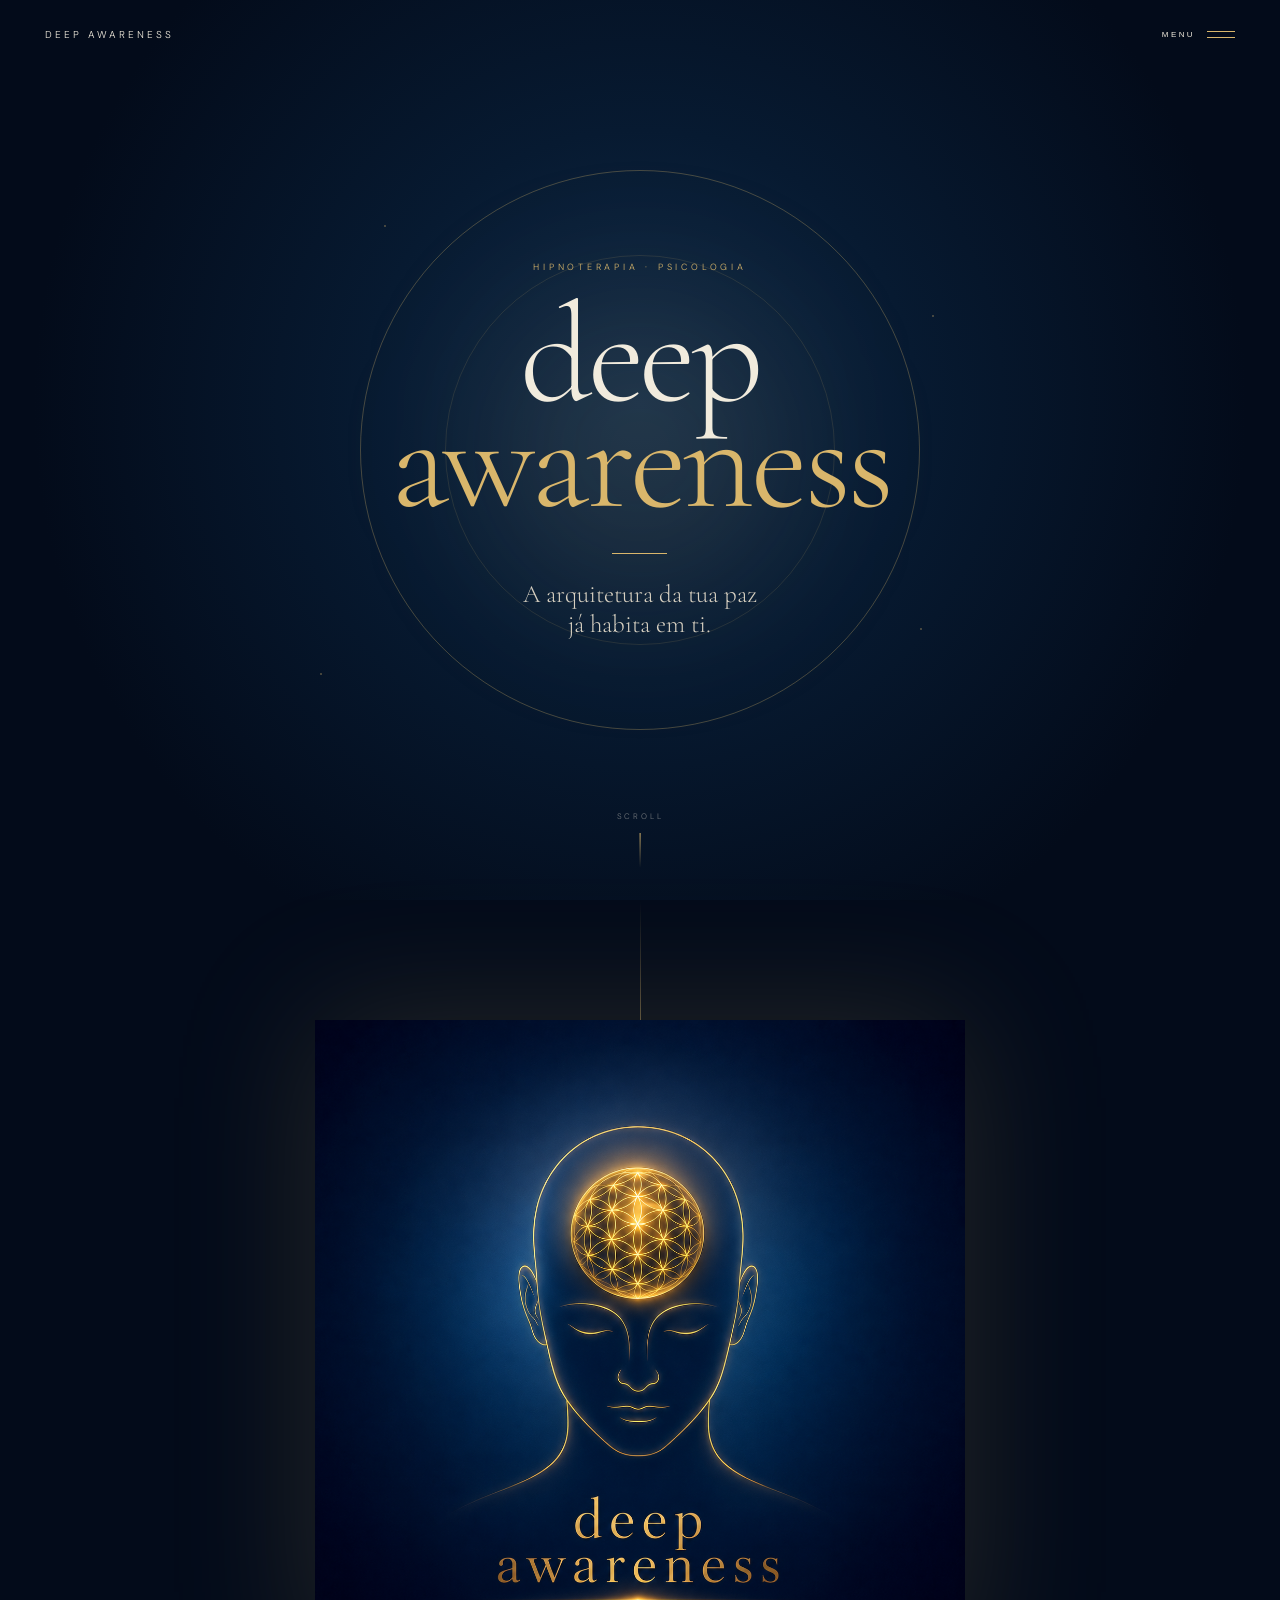
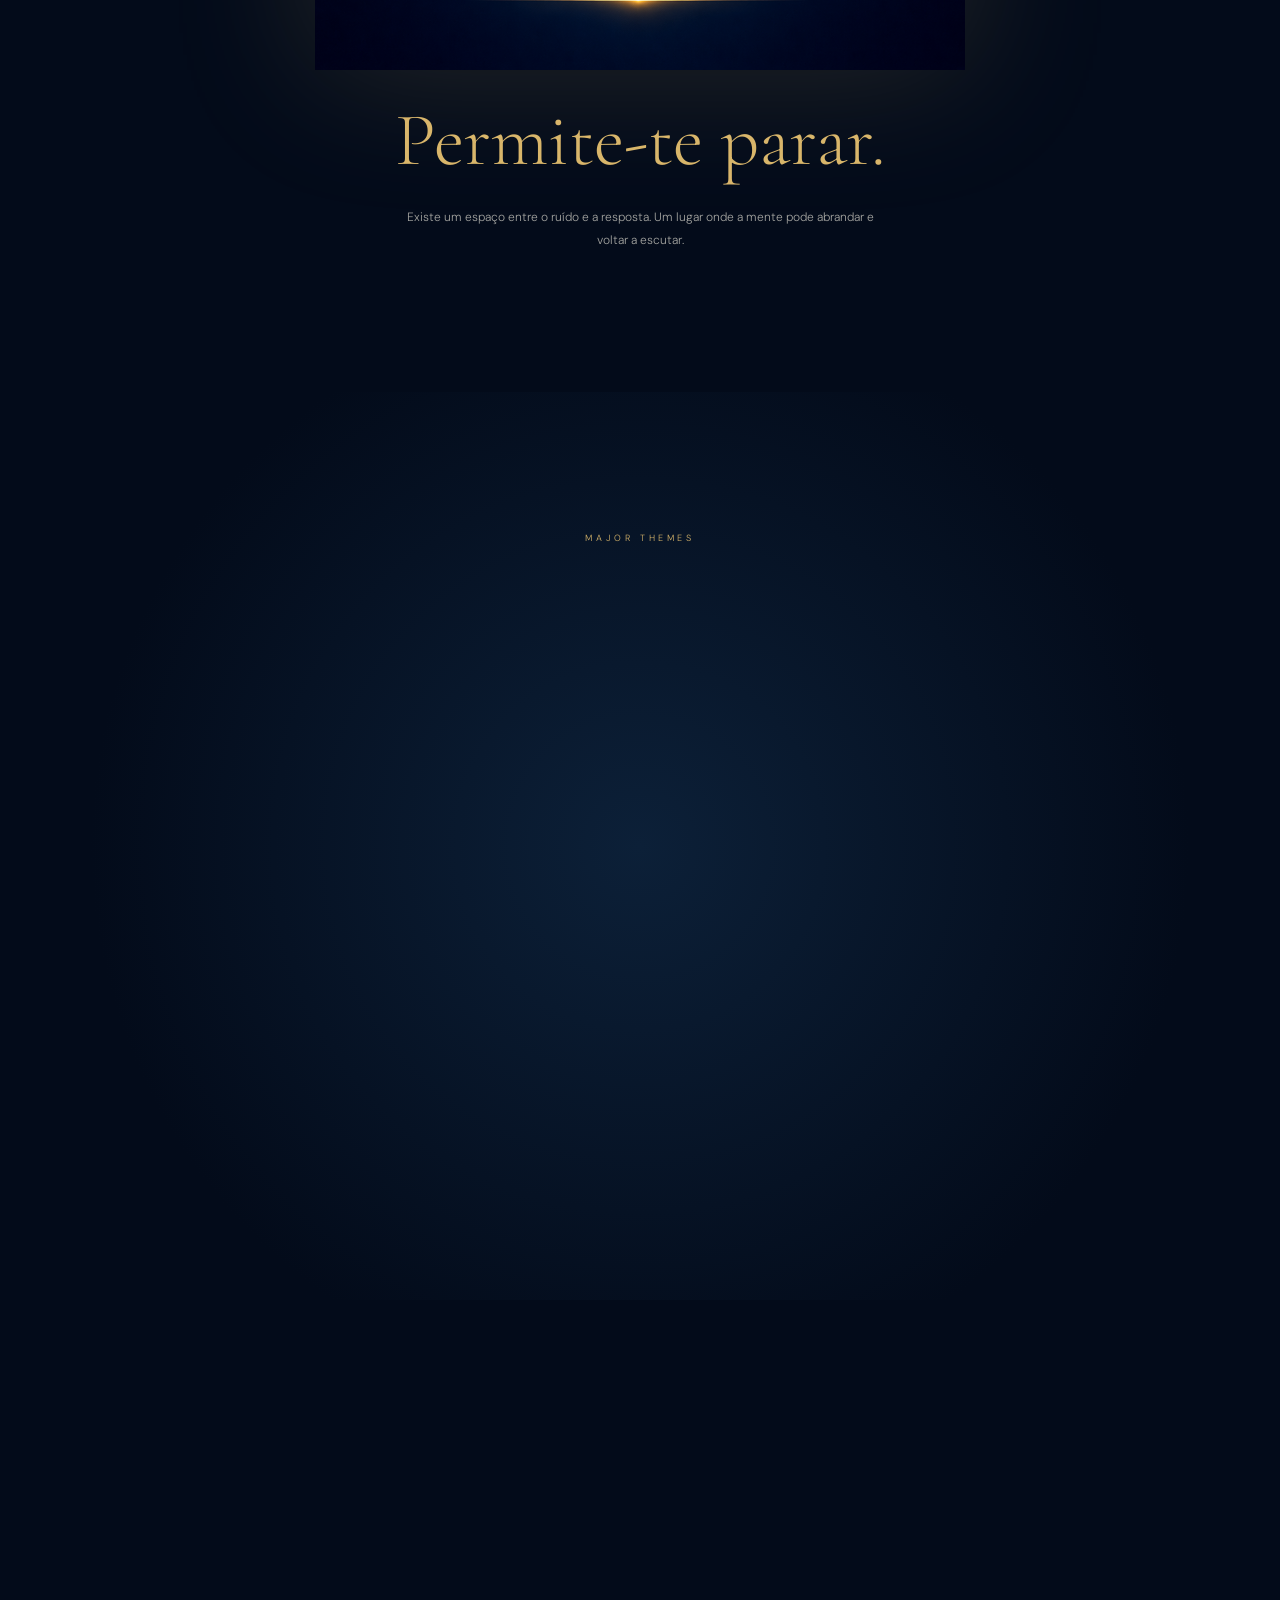
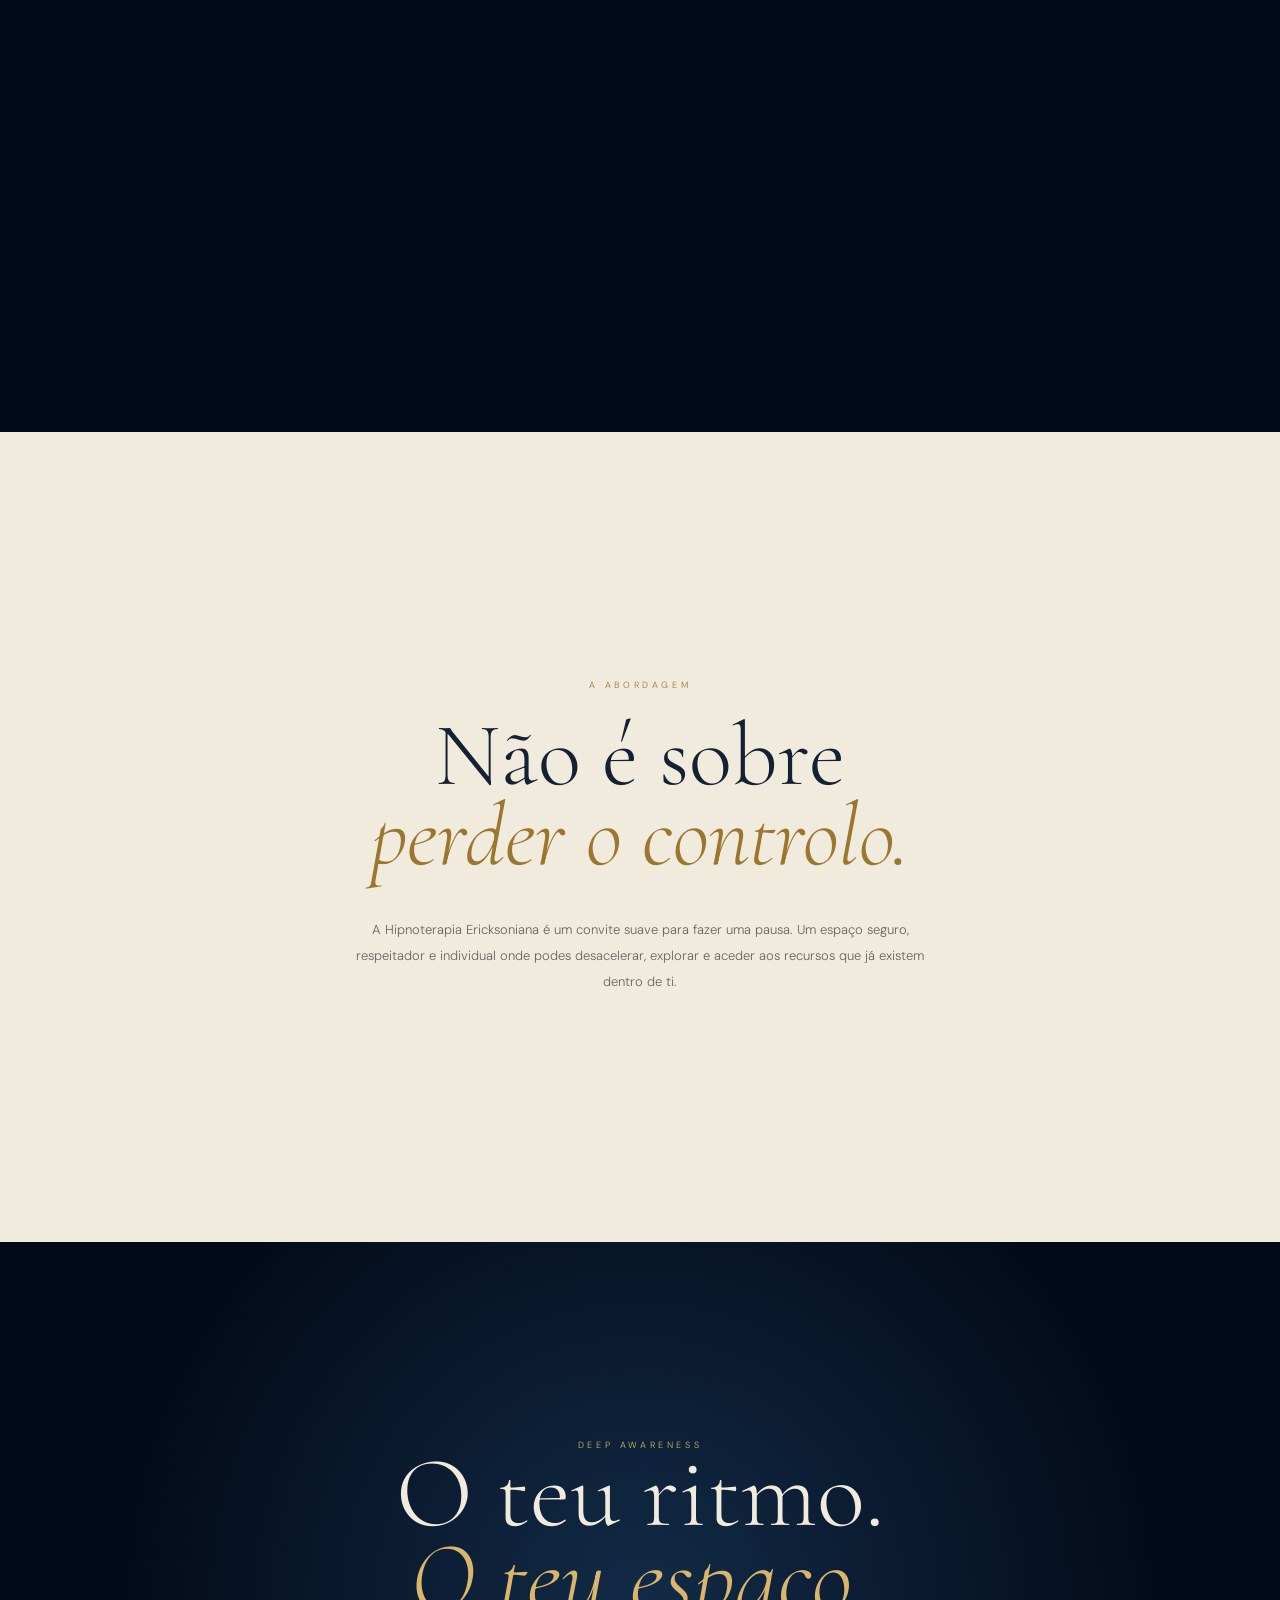
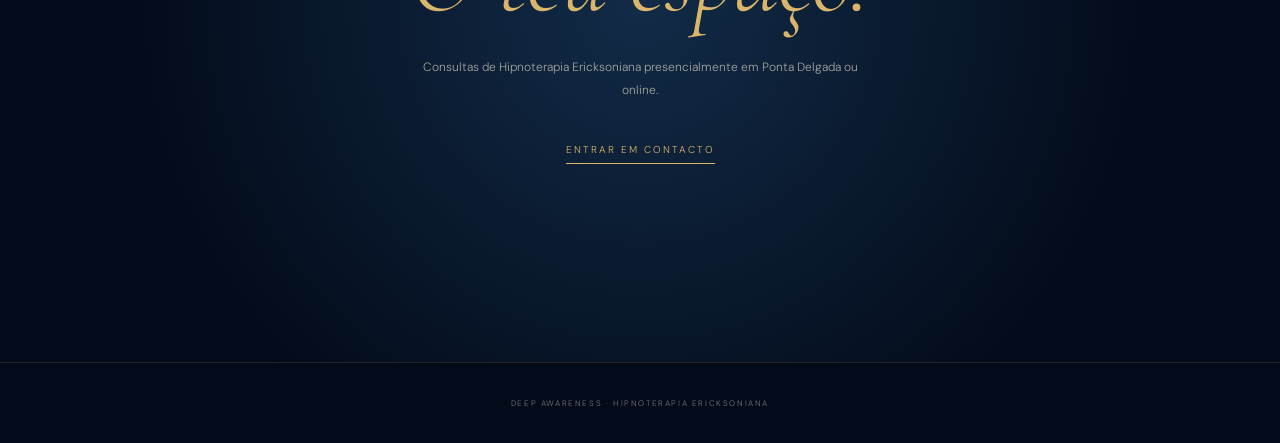
==== index.html @ 001c6395 "mm" ====
<!DOCTYPE html>
<html lang="pt-PT">

<head>

    <meta charset="UTF-8">

    <meta name="viewport" content="width=device-width, initial-scale=1.0">

    <title>Deep Awareness</title>

    <!-- Fontes -->
    <link rel="preconnect" href="https://fonts.googleapis.com">
    <link rel="preconnect" href="https://fonts.gstatic.com" crossorigin>

    <link
        href="https://fonts.googleapis.com/css2?family=Cormorant+Garamond:wght@300;400;500&family=DM+Sans:wght@300;400&display=swap"
        rel="stylesheet"
    >

    <style>

        /* =====================================================
           RESET
        ===================================================== */

        * {
            margin: 0;
            padding: 0;
            box-sizing: border-box;
        }

        html {
            scroll-behavior: smooth;
        }

        body {
            background: #030B1A;
            color: #F1EBDD;

            font-family: "DM Sans", sans-serif;
            font-weight: 300;

            overflow-x: hidden;
        }

        ::selection {
            background: #D9B66B;
            color: #030B1A;
        }


        /* =====================================================
           CORES
        ===================================================== */

        :root {

            --night: #030B1A;

            --blue: #071A31;

            --blue-light: #102B47;

            --gold: #D9B66B;

            --gold-soft: rgba(217, 182, 107, 0.45);

            --cream: #F1EBDD;

            --muted: #A5A5A1;

        }


        /* =====================================================
           LOADER
        ===================================================== */

        .loader {

            position: fixed;

            inset: 0;

            z-index: 9999;

            background: var(--night);

            display: flex;

            align-items: center;

            justify-content: center;

            flex-direction: column;

            transition:
                opacity 1.2s ease,
                visibility 1.2s ease;

        }

        .loader.hidden {

            opacity: 0;

            visibility: hidden;

        }

        .loader-title {

            font-family: "Cormorant Garamond", serif;

            font-size: 28px;

            letter-spacing: 0.08em;

            color: var(--gold);

            opacity: 0;

            animation: loaderText 1.8s ease forwards;

        }

        .loader-line {

            width: 0;

            height: 1px;

            margin-top: 20px;

            background: var(--gold);

            animation: loaderLine 1.6s ease forwards;

        }

        @keyframes loaderText {

            0% {
                opacity: 0;
                transform: translateY(10px);
            }

            100% {
                opacity: 1;
                transform: translateY(0);
            }

        }

        @keyframes loaderLine {

            0% {
                width: 0;
            }

            100% {
                width: 70px;
            }

        }


        /* =====================================================
           NAVBAR
        ===================================================== */

        .nav {

            position: fixed;

            top: 0;
            left: 0;

            width: 100%;

            z-index: 1000;

            padding: 28px 45px;

            display: flex;

            justify-content: space-between;

            align-items: center;

            transition:
                background 0.5s ease,
                padding 0.5s ease,
                backdrop-filter 0.5s ease;

        }

        .nav.scrolled {

            padding: 18px 45px;

            background: rgba(3, 11, 26, 0.72);

            backdrop-filter: blur(14px);

            border-bottom: 1px solid rgba(217,182,107,0.08);

        }

        .logo {

            color: var(--cream);

            text-decoration: none;

            font-size: 10px;

            letter-spacing: 0.3em;

        }

        .menu-button {

            border: none;

            background: transparent;

            color: var(--cream);

            cursor: pointer;

            display: flex;

            align-items: center;

            gap: 12px;

            font-size: 8px;

            letter-spacing: 0.3em;

        }

        .menu-icon {

            width: 28px;

            display: flex;

            flex-direction: column;

            gap: 5px;

        }

        .menu-icon span {

            width: 100%;

            height: 1px;

            background: var(--gold);

            transition: 0.4s ease;

        }


        /* =====================================================
           MENU OVERLAY
        ===================================================== */

        .menu-overlay {

            position: fixed;

            inset: 0;

            z-index: 2000;

            background:
                radial-gradient(
                    circle at center,
                    #102A45,
                    #030B1A 72%
                );

            display: flex;

            align-items: center;

            justify-content: center;

            opacity: 0;

            visibility: hidden;

            transition:
                opacity 0.6s ease,
                visibility 0.6s ease;

        }

        .menu-overlay.open {

            opacity: 1;

            visibility: visible;

        }

        .menu-close {

            position: absolute;

            top: 28px;

            right: 45px;

            background: none;

            border: none;

            color: var(--cream);

            font-size: 10px;

            letter-spacing: 0.3em;

            cursor: pointer;

        }

        .menu-links {

            text-align: center;

        }

        .menu-links a {

            display: block;

            color: var(--cream);

            text-decoration: none;

            font-family: "Cormorant Garamond", serif;

            font-size: clamp(38px, 6vw, 70px);

            font-weight: 300;

            margin: 10px 0;

            transition:
                color 0.3s ease,
                transform 0.3s ease;

        }

        .menu-links a:hover {

            color: var(--gold);

            transform: translateX(10px);

        }

        .menu-sub {

            font-family: "DM Sans", sans-serif !important;

            font-size: 8px !important;

            letter-spacing: 0.35em;

            color: var(--gold) !important;

            margin-bottom: 35px !important;

        }


        /* =====================================================
           HERO
        ===================================================== */

        .hero {

            min-height: 100vh;

            position: relative;

            display: flex;

            align-items: center;

            justify-content: center;

            text-align: center;

            overflow: hidden;

            background:
                radial-gradient(
                    circle at 50% 45%,
                    #112B48 0%,
                    #071A31 34%,
                    #030B1A 75%
                );

        }

        /* luz central */

        .hero-light {

            position: absolute;

            width: 300px;
            height: 300px;

            border-radius: 50%;

            background: rgba(217,182,107,0.10);

            filter: blur(80px);

            animation: breathe 7s ease-in-out infinite;

        }

        @keyframes breathe {

            0%, 100% {
                transform: scale(0.9);
                opacity: 0.5;
            }

            50% {
                transform: scale(1.15);
                opacity: 0.9;
            }

        }


        /* círculo exterior */

        .hero-circle {

            position: absolute;

            width: 560px;
            height: 560px;

            border: 1px solid rgba(217,182,107,0.30);

            border-radius: 50%;

            animation:
                circleAppear 2s ease forwards,
                slowRotate 40s linear infinite;

            opacity: 0;

        }

        .hero-circle-inner {

            position: absolute;

            width: 390px;
            height: 390px;

            border: 1px solid rgba(217,182,107,0.13);

            border-radius: 50%;

            animation:
                circleAppear 2.5s ease forwards,
                slowRotateReverse 32s linear infinite;

            opacity: 0;

        }

        @keyframes circleAppear {

            0% {
                opacity: 0;
                transform: scale(0.7);
            }

            100% {
                opacity: 1;
                transform: scale(1);
            }

        }

        @keyframes slowRotate {

            from {
                transform: rotate(0deg);
            }

            to {
                transform: rotate(360deg);
            }

        }

        @keyframes slowRotateReverse {

            from {
                transform: rotate(360deg);
            }

            to {
                transform: rotate(0deg);
            }

        }


        /* pequenos pontos */

        .star {

            position: absolute;

            width: 2px;
            height: 2px;

            border-radius: 50%;

            background: var(--gold);

            opacity: 0.4;

            animation: starPulse 5s ease-in-out infinite;

        }

        .star.one {
            top: 25%;
            left: 30%;
        }

        .star.two {
            top: 35%;
            right: 27%;
            animation-delay: 1s;
        }

        .star.three {
            bottom: 25%;
            left: 25%;
            animation-delay: 2s;
        }

        .star.four {
            bottom: 30%;
            right: 28%;
            animation-delay: 3s;
        }

        @keyframes starPulse {

            0%,100% {
                opacity: 0.15;
                transform: scale(0.7);
            }

            50% {
                opacity: 0.8;
                transform: scale(1.5);
            }

        }


        .hero-content {

            position: relative;

            z-index: 2;

            opacity: 0;

            animation: heroContent 1.8s 0.8s ease forwards;

        }

        @keyframes heroContent {

            from {
                opacity: 0;
                transform: translateY(30px);
            }

            to {
                opacity: 1;
                transform: translateY(0);
            }

        }

        .small-title {

            font-size: 9px;

            letter-spacing: 0.42em;

            color: var(--gold);

            margin-bottom: 30px;

        }

        .hero h1 {

            font-family: "Cormorant Garamond", serif;

            font-size: clamp(70px, 11vw, 145px);

            font-weight: 300;

            line-height: 0.75;

            letter-spacing: -0.03em;

        }

        .hero h1 span {

            color: var(--gold);

        }

        .hero-line {

            width: 0;

            height: 1px;

            background: var(--gold);

            margin: 38px auto 25px;

            animation: lineGrow 1.5s 1.8s ease forwards;

        }

        @keyframes lineGrow {

            to {
                width: 55px;
            }

        }

        .hero p {

            font-family: "Cormorant Garamond", serif;

            font-size: 25px;

            color: #D7D0C1;

        }


        /* =====================================================
           SCROLL
        ===================================================== */

        .scroll {

            position: absolute;

            bottom: 32px;

            left: 50%;

            transform: translateX(-50%);

            font-size: 8px;

            letter-spacing: 0.35em;

            color: rgba(241,235,221,0.45);

            animation: scrollFloat 3s ease-in-out infinite;

        }

        .scroll::after {

            content: "";

            display: block;

            width: 1px;

            height: 35px;

            margin: 12px auto 0;

            background: linear-gradient(
                var(--gold),
                transparent
            );

        }

        @keyframes scrollFloat {

            0%,100% {
                transform: translate(-50%, 0);
            }

            50% {
                transform: translate(-50%, 7px);
            }

        }


        /* =====================================================
           IMAGE
        ===================================================== */

        .image-section {

            min-height: 100vh;

            display: flex;

            align-items: center;

            justify-content: center;

            padding: 120px 25px;

            position: relative;

            background: var(--night);

        }

        .image-section::before {

            content: "";

            position: absolute;

            top: 0;

            left: 50%;

            width: 1px;

            height: 140px;

            background:
                linear-gradient(
                    transparent,
                    var(--gold)
                );

            opacity: 0.45;

        }

        .image-content {

            width: min(850px,100%);

            text-align: center;

            opacity: 0;

            transform: translateY(60px) scale(0.97);

            transition:
                opacity 1.4s ease,
                transform 1.5s cubic-bezier(.2,.7,.2,1);

        }

        .image-content.visible {

            opacity: 1;

            transform:
                translateY(0)
                scale(1);

        }

        .image-content img {

            width: min(650px,90%);

            display: block;

            margin: auto;

            filter:
                drop-shadow(
                    0 0 70px
                    rgba(217,182,107,0.16)
                );

            transition:
                transform 1.5s ease;

        }

        .image-content:hover img {

            transform: scale(1.015);

        }

        .image-text {

            margin-top: 25px;

        }

        .image-text h2 {

            font-family: "Cormorant Garamond", serif;

            font-size: clamp(45px,6vw,75px);

            font-weight: 300;

            color: var(--gold);

        }

        .image-text p {

            max-width: 500px;

            margin: 20px auto;

            font-size: 12px;

            line-height: 1.9;

            color: var(--muted);

        }


        /* =====================================================
           THEMES
        ===================================================== */

        .themes {

            min-height: 100vh;

            padding: 140px 7vw;

            background:
                radial-gradient(
                    circle at center,
                    #0C2038,
                    #030B1A 70%
                );

            text-align: center;

        }

        .section-label {

            font-size: 9px;

            letter-spacing: 0.4em;

            color: var(--gold);

        }

        .themes h2 {

            font-family: "Cormorant Garamond", serif;

            font-size: clamp(55px,7vw,90px);

            font-weight: 300;

            margin-top: 25px;

            line-height: 0.9;

            opacity: 0;

            transform: translateY(35px);

            transition: 1s ease;

        }

        .themes h2.visible {

            opacity: 1;

            transform: translateY(0);

        }

        .themes h2 em {

            color: var(--gold);

            font-style: italic;

        }

        .themes-grid {

            max-width: 1100px;

            margin: 90px auto 0;

            display: grid;

            grid-template-columns:
                repeat(3,1fr);

            gap: 45px;

        }

        .theme {

            position: relative;

            min-height: 340px;

            padding: 35px 30px;

            display: flex;

            flex-direction: column;

            align-items: center;

            justify-content: center;

            opacity: 0;

            transform: translateY(60px);

            transition:
                opacity 1s ease,
                transform 1s cubic-bezier(.2,.7,.2,1);

        }

        .theme.visible {

            opacity: 1;

            transform: translateY(0);

        }

        .theme:nth-child(2) {

            transition-delay: 0.15s;

        }

        .theme:nth-child(3) {

            transition-delay: 0.3s;

        }

        .theme::before {

            content: "";

            position: absolute;

            width: 230px;
            height: 230px;

            border: 1px solid rgba(217,182,107,0.0);

            border-radius: 50%;

            transform: scale(0.7);

            transition:
                border 1.5s ease,
                transform 1.5s cubic-bezier(.2,.7,.2,1);

        }

        .theme.visible::before {

            border-color:
                rgba(217,182,107,0.42);

            transform: scale(1);

        }

        .theme-number {

            position: relative;

            color: var(--gold);

            font-size: 9px;

            letter-spacing: 0.25em;

            margin-bottom: 30px;

        }

        .theme h3 {

            position: relative;

            font-family: "Cormorant Garamond", serif;

            font-size: 32px;

            font-weight: 300;

        }

        .theme p {

            position: relative;

            max-width: 210px;

            margin-top: 20px;

            color: #9D9D99;

            font-size: 11px;

            line-height: 1.8;

        }


        /* =====================================================
           QUOTE
        ===================================================== */

        .quote {

            min-height: 70vh;

            display: flex;

            align-items: center;

            justify-content: center;

            text-align: center;

            padding: 100px 25px;

            background: #030B1A;

        }

        .quote-inner {

            max-width: 800px;

            opacity: 0;

            transform: translateY(40px);

            transition: 1.3s ease;

        }

        .quote-inner.visible {

            opacity: 1;

            transform: translateY(0);

        }

        .quote-symbol {

            color: var(--gold);

            font-family: "Cormorant Garamond", serif;

            font-size: 65px;

            line-height: 0.5;

            margin-bottom: 35px;

        }

        .quote h2 {

            font-family: "Cormorant Garamond", serif;

            font-size: clamp(35px,5vw,65px);

            font-weight: 300;

            line-height: 1.1;

        }

        .quote p {

            margin-top: 30px;

            font-size: 9px;

            letter-spacing: 0.3em;

            color: var(--gold);

        }


        /* =====================================================
           APPROACH
        ===================================================== */

        .approach {

            min-height: 90vh;

            display: flex;

            align-items: center;

            justify-content: center;

            padding: 120px 25px;

            text-align: center;

            background: var(--cream);

            color: #152033;

        }

        .approach-inner {

            max-width: 750px;

            opacity: 0;

            transform: translateY(50px);

            transition: 1.2s ease;

        }

        .approach-inner.visible {

            opacity: 1;

            transform: translateY(0);

        }

        .approach .section-label {

            color: #9B762E;

        }

        .approach h2 {

            font-family: "Cormorant Garamond", serif;

            font-size: clamp(50px,7vw,90px);

            font-weight: 300;

            line-height: 0.9;

            margin-top: 25px;

        }

        .approach h2 em {

            color: #9B762E;

        }

        .approach p {

            max-width: 570px;

            margin: 40px auto 0;

            color: #65645E;

            font-size: 13px;

            line-height: 2;

        }


        /* =====================================================
           CONTACT
        ===================================================== */

        .contact {

            min-height: 80vh;

            display: flex;

            align-items: center;

            justify-content: center;

            text-align: center;

            padding: 100px 25px;

            background:
                radial-gradient(
                    circle at center,
                    #122B47,
                    #030B1A 70%
                );

        }

        .contact-inner {

            opacity: 0;

            transform: translateY(50px);

            transition: 1.2s ease;

        }

        .contact-inner.visible {

            opacity: 1;

            transform: translateY(0);

        }

        .contact h2 {

            font-family: "Cormorant Garamond", serif;

            font-size: clamp(55px,8vw,100px);

            font-weight: 300;

            line-height: 0.85;

        }

        .contact h2 em {

            color: var(--gold);

        }

        .contact p {

            margin: 35px auto;

            max-width: 450px;

            color: #A5A5A1;

            font-size: 12px;

            line-height: 1.9;

        }

        .contact a {

            display: inline-block;

            color: var(--gold);

            text-decoration: none;

            border-bottom: 1px solid var(--gold);

            padding-bottom: 7px;

            font-size: 10px;

            letter-spacing: 0.2em;

            text-transform: uppercase;

            transition:
                letter-spacing 0.4s ease;

        }

        .contact a:hover {

            letter-spacing: 0.3em;

        }


        /* =====================================================
           FOOTER
        ===================================================== */

        footer {

            padding: 35px;

            text-align: center;

            background: var(--night);

            border-top:
                1px solid rgba(217,182,107,0.15);

            color: #777;

            font-size: 8px;

            letter-spacing: 0.2em;

        }


        /* =====================================================
           MOBILE
        ===================================================== */

        @media (max-width: 750px) {

            .nav {

                padding: 22px 25px;

            }

            .nav.scrolled {

                padding: 16px 25px;

            }

            .menu-close {

                right: 25px;

            }

            .hero-circle {

                width: 380px;
                height: 380px;

            }

            .hero-circle-inner {

                width: 270px;
                height: 270px;

            }

            .hero h1 {

                font-size: 72px;

            }

            .hero p {

                font-size: 21px;

            }

            .themes {

                padding:
                    110px 20px;

            }

            .themes-grid {

                grid-template-columns: 1fr;

                gap: 10px;

            }

            .theme {

                min-height: 300px;

            }

            .theme::before {

                width: 220px;
                height: 220px;

            }

            .image-content img {

                width: 100%;

            }

        }

    </style>

</head>


<body>


    <!-- =====================================================
         LOADER
    ===================================================== -->

    <div class="loader">

        <div class="loader-title">
            deep awareness
        </div>

        <div class="loader-line"></div>

    </div>


    <!-- =====================================================
         NAV
    ===================================================== -->

    <nav class="nav">

        <a
            href="#inicio"
            class="logo"
        >
            DEEP AWARENESS
        </a>

        <button
            class="menu-button"
            id="menuOpen"
        >

            MENU

            <div class="menu-icon">

                <span></span>
                <span></span>

            </div>

        </button>

    </nav>


    <!-- =====================================================
         MENU
    ===================================================== -->

    <div
        class="menu-overlay"
        id="menuOverlay"
    >

        <button
            class="menu-close"
            id="menuClose"
        >
            FECHAR
        </button>

        <div class="menu-links">

            <a
                href="#inicio"
                class="menu-sub"
            >
                DEEP AWARENESS
            </a>

            <a href="#imagem">
                Experiência
            </a>

            <a href="#temas">
                Temas
            </a>

            <a href="#abordagem">
                Abordagem
            </a>

            <a href="#contacto">
                Contacto
            </a>

        </div>

    </div>


    <!-- =====================================================
         HERO
    ===================================================== -->

    <section
        class="hero"
        id="inicio"
    >

        <div class="hero-light"></div>

        <div class="hero-circle"></div>

        <div class="hero-circle-inner"></div>


        <div class="star one"></div>
        <div class="star two"></div>
        <div class="star three"></div>
        <div class="star four"></div>


        <div class="hero-content">

            <div class="small-title">

                HIPNOTERAPIA · PSICOLOGIA

            </div>


            <h1>

                deep

                <br>

                <span>awareness</span>

            </h1>


            <div class="hero-line"></div>


            <p>

                A arquitetura da tua paz
                <br>
                já habita em ti.

            </p>

        </div>


        <div class="scroll">

            SCROLL

        </div>

    </section>


    <!-- =====================================================
         IMAGE
    ===================================================== -->

    <section
        class="image-section"
        id="imagem"
    >

        <div class="image-content reveal">

            <img
                src="imagens/deep-awareness.png"
                alt="Deep Awareness"
            >


            <div class="image-text">

                <h2>
                    Permite-te parar.
                </h2>


                <p>

                    Existe um espaço entre o ruído
                    e a resposta. Um lugar onde a
                    mente pode abrandar e voltar a
                    escutar.

                </p>

            </div>

        </div>

    </section>


    <!-- =====================================================
         THEMES
    ===================================================== -->

    <section
        class="themes"
        id="temas"
    >

        <div class="section-label">

            MAJOR THEMES

        </div>


        <h2 class="reveal">

            Um espaço para

            <br>

            <em>reencontrar.</em>

        </h2>


        <div class="themes-grid">


            <div class="theme reveal">

                <div class="theme-number">
                    01
                </div>

                <h3>
                    Ansiedade
                </h3>

                <p>

                    Abrandar a agitação,
                    compreender o que
                    o corpo procura dizer
                    e recuperar segurança.

                </p>

            </div>


            <div class="theme reveal">

                <div class="theme-number">
                    02
                </div>

                <h3>
                    Clareza
                </h3>

                <p>

                    Criar espaço interior
                    para escutar, escolher
                    e reencontrar o teu
                    próprio ritmo.

                </p>

            </div>


            <div class="theme reveal">

                <div class="theme-number">
                    03
                </div>

                <h3>
                    Confiança
                </h3>

                <p>

                    Reconectar com os
                    recursos internos e
                    desenvolver uma relação
                    mais segura contigo.

                </p>

            </div>


        </div>

    </section>


    <!-- =====================================================
         QUOTE
    ===================================================== -->

    <section class="quote">

        <div class="quote-inner reveal">

            <div class="quote-symbol">
                “
            </div>

            <h2>

                Talvez não precises
                de encontrar uma
                nova versão de ti.

                <br><br>

                Talvez precises apenas
                de voltar a escutar
                a que já existe.

            </h2>

            <p>
                DEEP AWARENESS
            </p>

        </div>

    </section>


    <!-- =====================================================
         APPROACH
    ===================================================== -->

    <section
        class="approach"
        id="abordagem"
    >

        <div class="approach-inner reveal">

            <div class="section-label">

                A ABORDAGEM

            </div>


            <h2>

                Não é sobre

                <br>

                <em>perder o controlo.</em>

            </h2>


            <p>

                A Hipnoterapia Ericksoniana é um
                convite suave para fazer uma pausa.
                Um espaço seguro, respeitador e
                individual onde podes desacelerar,
                explorar e aceder aos recursos que
                já existem dentro de ti.

            </p>

        </div>

    </section>


    <!-- =====================================================
         CONTACT
    ===================================================== -->

    <section
        class="contact"
        id="contacto"
    >

        <div class="contact-inner reveal">

            <div class="section-label">

                DEEP AWARENESS

            </div>


            <h2>

                O teu ritmo.

                <br>

                <em>O teu espaço.</em>

            </h2>


            <p>

                Consultas de Hipnoterapia Ericksoniana
                presencialmente em Ponta Delgada
                ou online.

            </p>


            <a href="#">

                Entrar em contacto

            </a>

        </div>

    </section>


    <!-- =====================================================
         FOOTER
    ===================================================== -->

    <footer>

        DEEP AWARENESS · HIPNOTERAPIA ERICKSONIANA

    </footer>


    <!-- =====================================================
         JAVASCRIPT
    ===================================================== -->

    <script>


        /* =====================================================
           LOADER
        ===================================================== */

        window.addEventListener(
            "load",
            function () {

                setTimeout(
                    function () {

                        document
                            .querySelector(".loader")
                            .classList
                            .add("hidden");

                    },
                    1800
                );

            }
        );


        /* =====================================================
           NAVBAR AO FAZER SCROLL
        ===================================================== */

        const nav =
            document.querySelector(".nav");


        window.addEventListener(
            "scroll",
            function () {

                if (window.scrollY > 50) {

                    nav.classList.add("scrolled");

                } else {

                    nav.classList.remove("scrolled");

                }

            }
        );


        /* =====================================================
           MENU
        ===================================================== */

        const menuOpen =
            document.getElementById("menuOpen");

        const menuClose =
            document.getElementById("menuClose");

        const menuOverlay =
            document.getElementById("menuOverlay");


        menuOpen.addEventListener(
            "click",
            function () {

                menuOverlay.classList.add("open");

                document.body.style.overflow = "hidden";

            }
        );


        menuClose.addEventListener(
            "click",
            function () {

                menuOverlay.classList.remove("open");

                document.body.style.overflow = "";

            }
        );


        document
            .querySelectorAll(".menu-links a")
            .forEach(
                function (link) {

                    link.addEventListener(
                        "click",
                        function () {

                            menuOverlay
                                .classList
                                .remove("open");

                            document.body.style.overflow = "";

                        }
                    );

                }
            );


        /* =====================================================
           SCROLL REVEAL
        ===================================================== */

        const observer =
            new IntersectionObserver(
                function (entries) {

                    entries.forEach(
                        function (entry) {

                            if (entry.isIntersecting) {

                                entry.target
                                    .classList
                                    .add("visible");

                            }

                        }
                    );

                },
                {
                    threshold: 0.15
                }
            );


        document
            .querySelectorAll(".reveal")
            .forEach(
                function (element) {

                    observer.observe(element);

                }
            );


    </script>


</body>

</html>
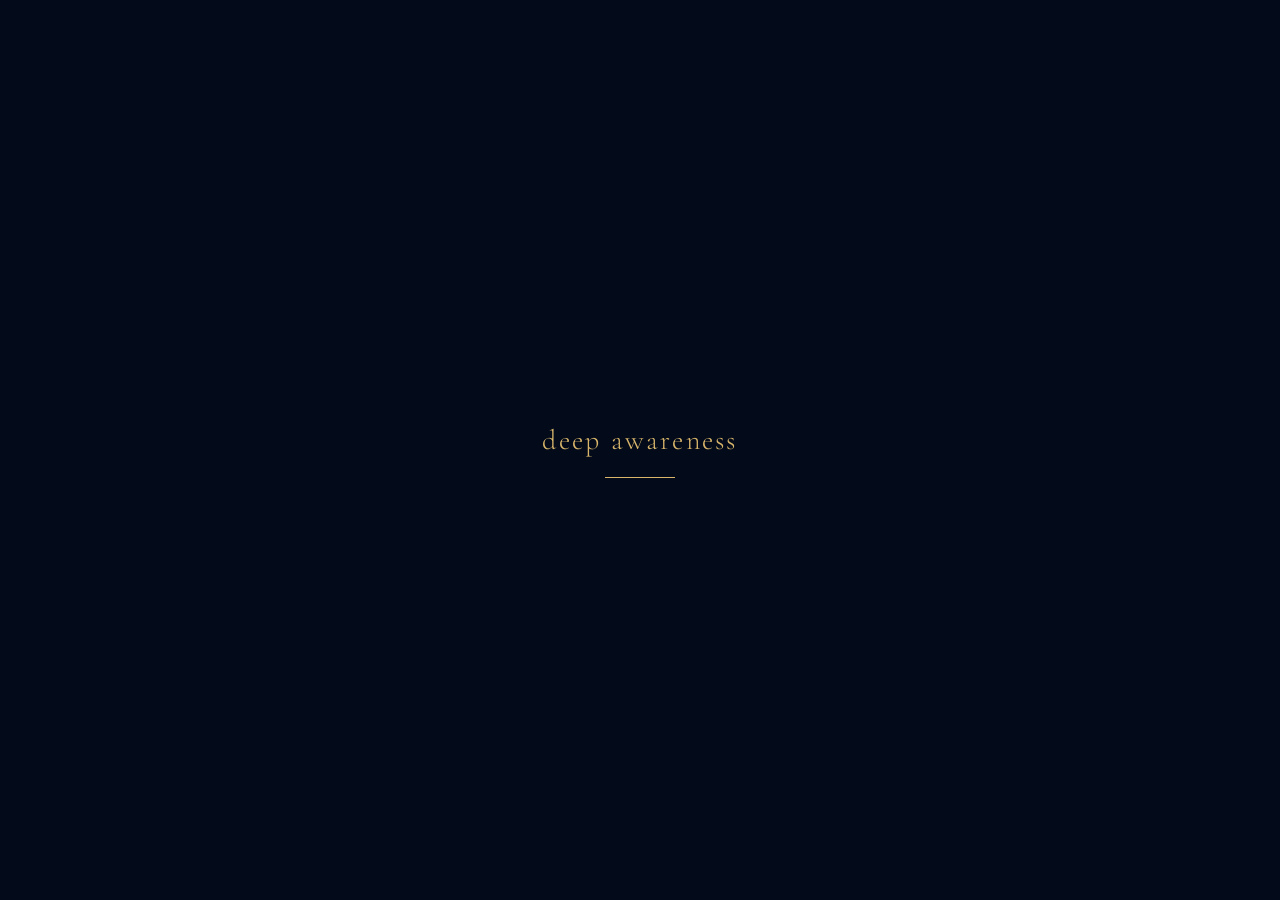
==== commit 9ab60155: "m" ====
--- a/index.html
+++ b/index.html
@@ -1515,34 +1515,44 @@
             FECHAR
         </button>
 
-        <div class="menu-links">
-
-            <a
-                href="#inicio"
-                class="menu-sub"
-            >
-                DEEP AWARENESS
-            </a>
-
-            <a href="#imagem">
-                Experiência
-            </a>
-
-            <a href="#temas">
-                Temas
-            </a>
-
-            <a href="#abordagem">
-                Abordagem
-            </a>
-
-            <a href="#contacto">
-                Contacto
-            </a>
-
-        </div>
-
-    </div>
+       <div class="menu-links">
+
+    <a
+        href="#inicio"
+        class="menu-sub"
+    >
+        DEEP AWARENESS
+    </a>
+
+    <a href="#inicio">
+        Início
+    </a>
+
+    <a href="#terapeuta">
+        Sobre a Terapeuta
+    </a>
+
+    <a href="#hipnoterapia">
+        Hipnoterapia
+    </a>
+
+    <a href="#consultas">
+        Consultas
+    </a>
+
+    <a href="#ajuda">
+        Como Posso Ajudar?
+    </a>
+
+    <a href="#faq">
+        FAQ
+    </a>
+
+    <a href="#contacto">
+        Contacto
+    </a>
+
+</div>
 
 
     <!-- =====================================================
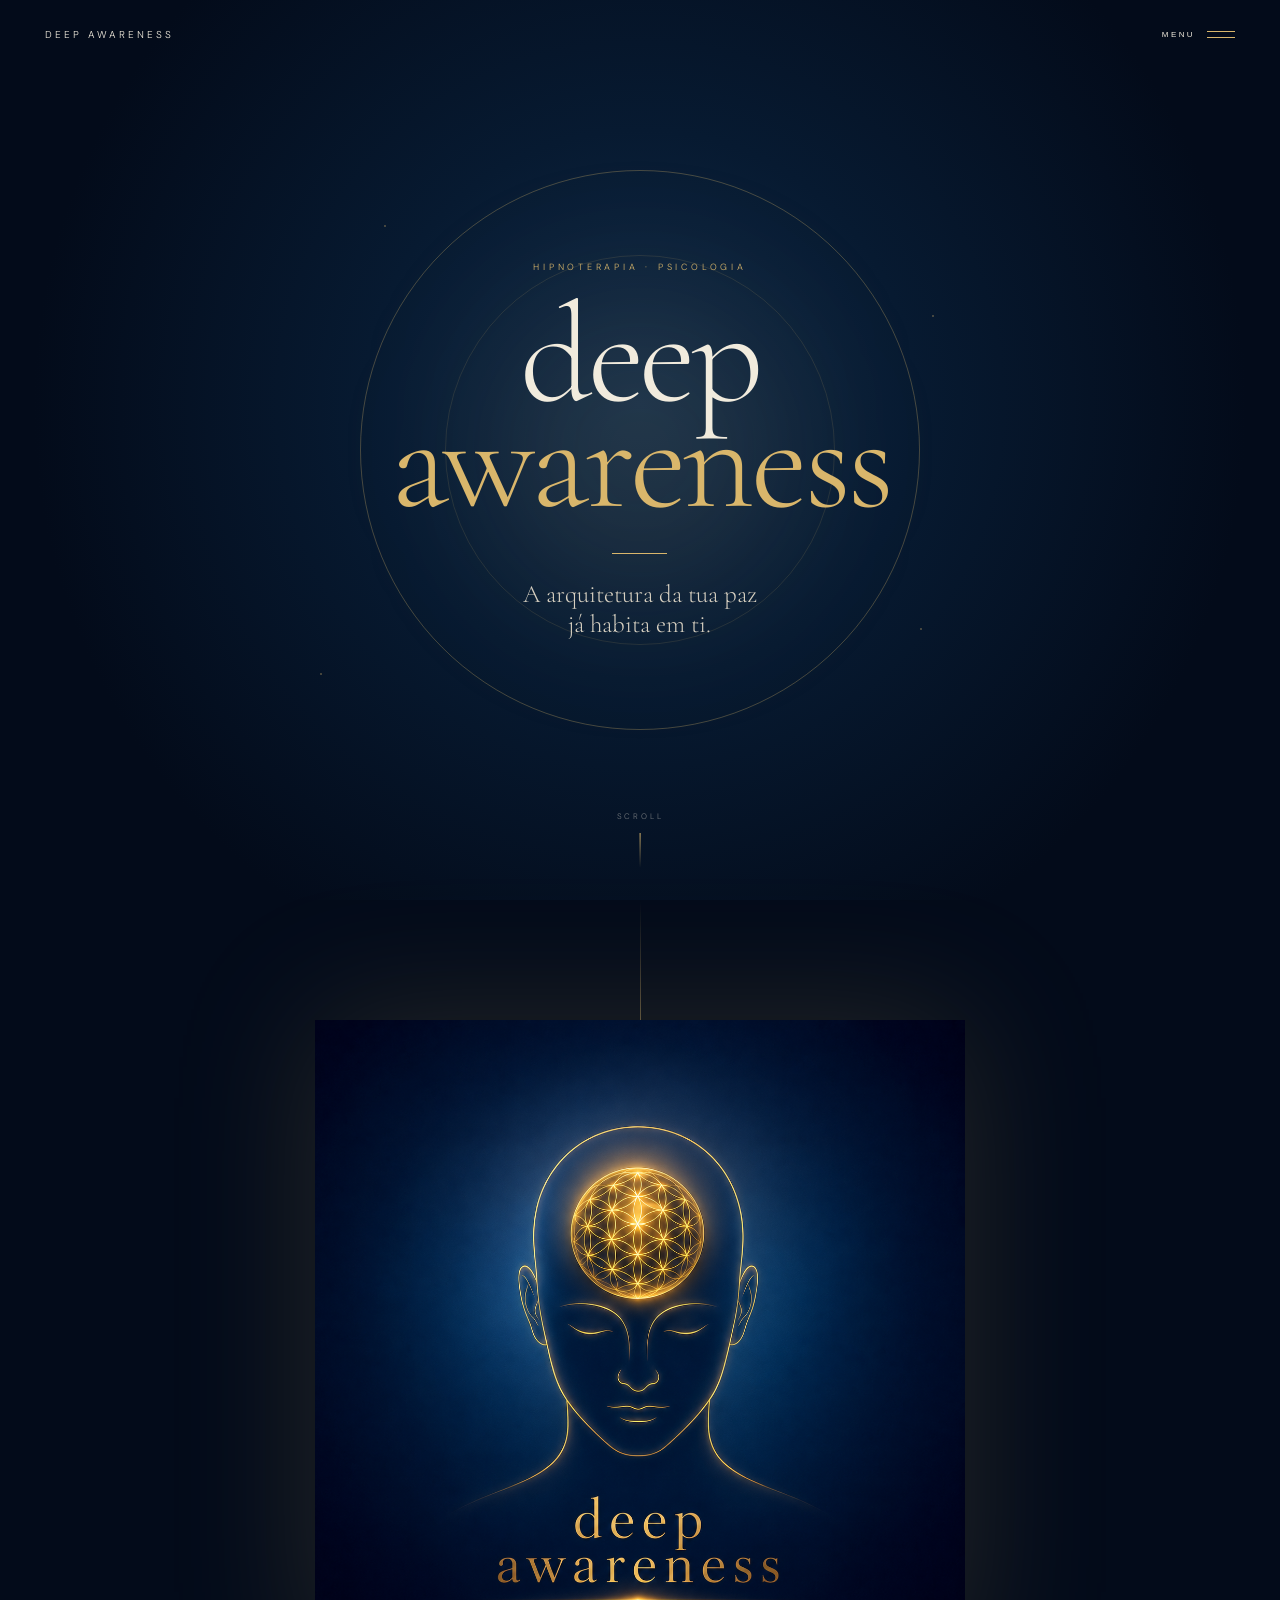
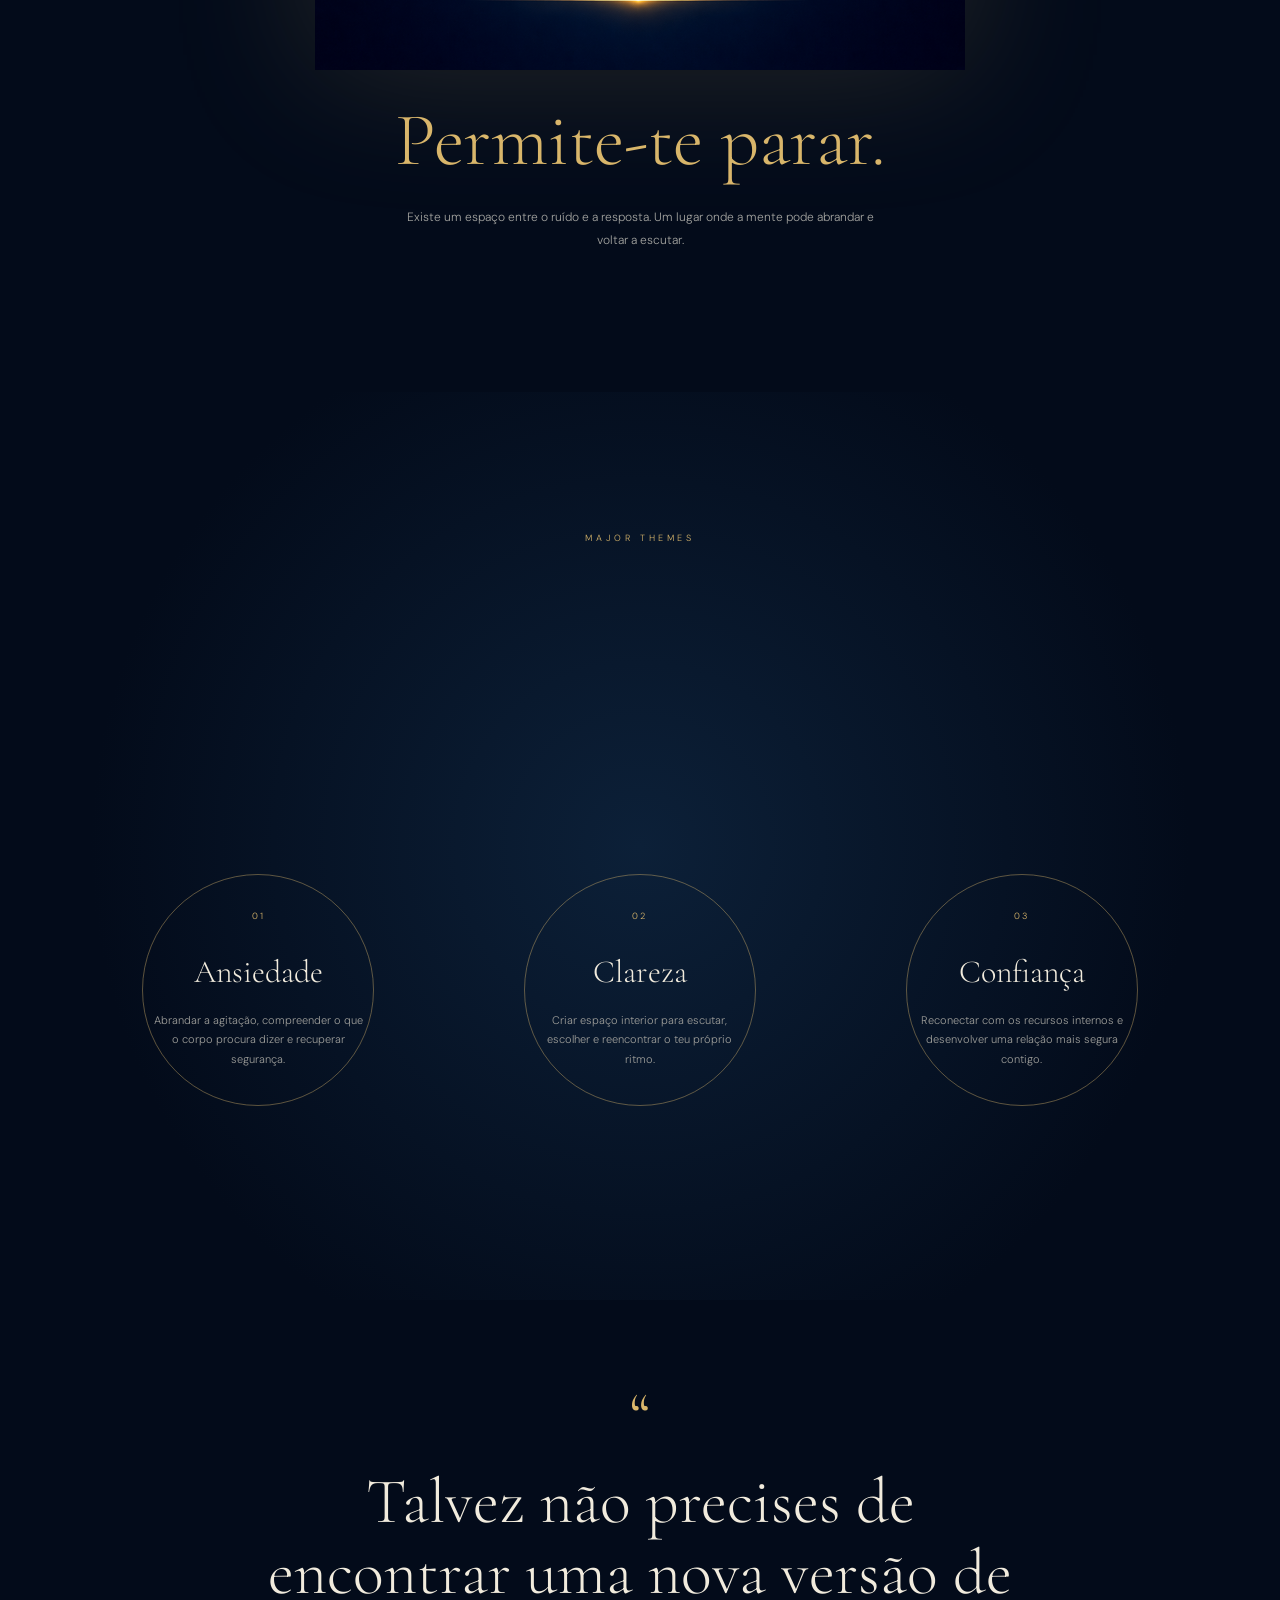
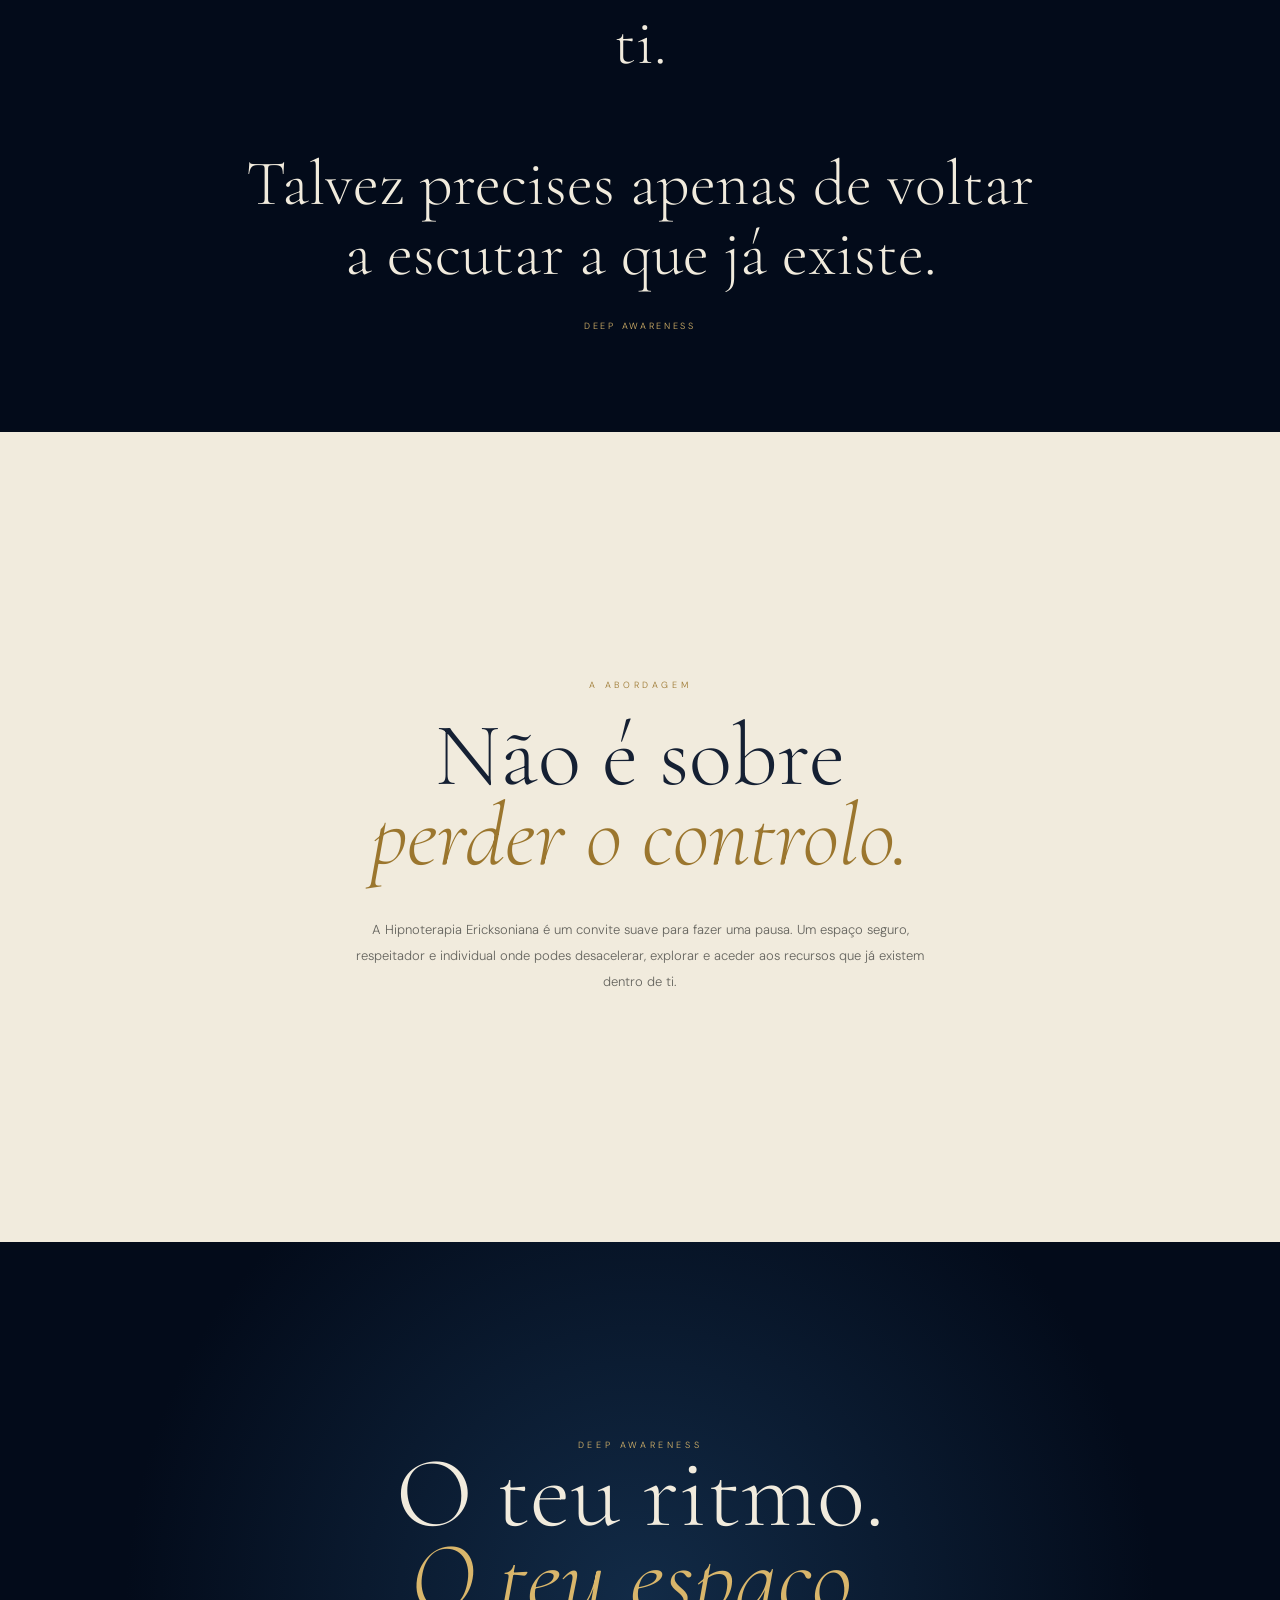
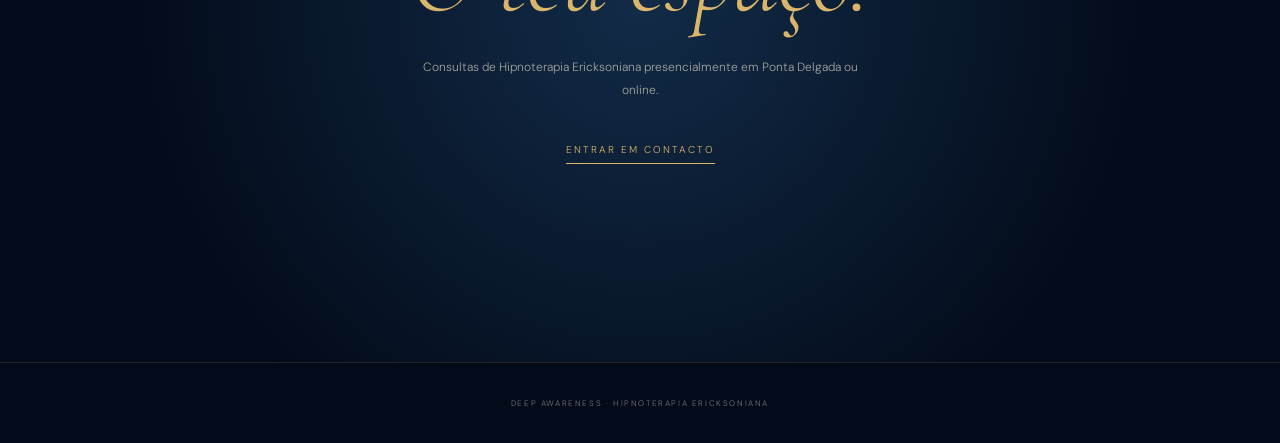
==== commit 416a6989: "mm" ====
--- a/index.html
+++ b/index.html
@@ -1515,7 +1515,7 @@
             FECHAR
         </button>
 
-       <div class="menu-links">
+<div class="menu-links">
 
     <a
         href="#inicio"
@@ -1554,6 +1554,8 @@
 
 </div>
 
+    </div>
+
 
     <!-- =====================================================
          HERO
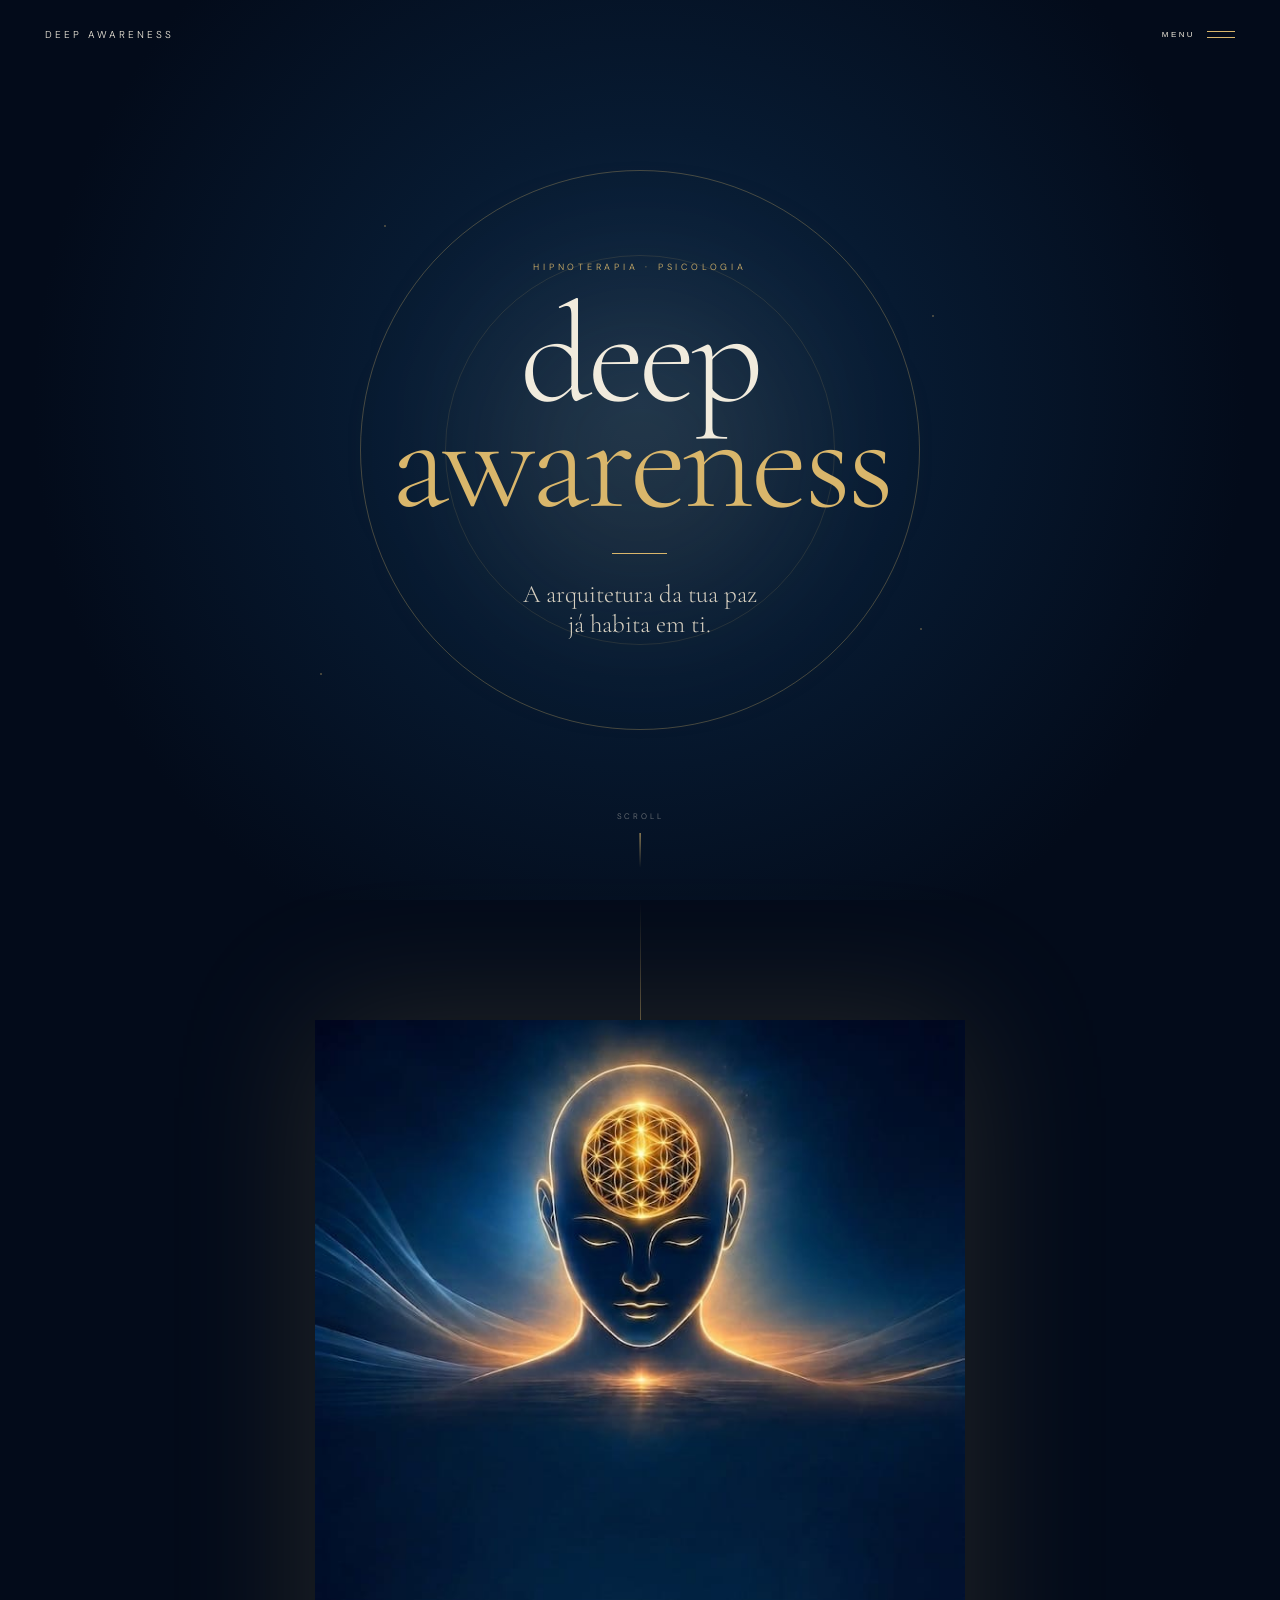
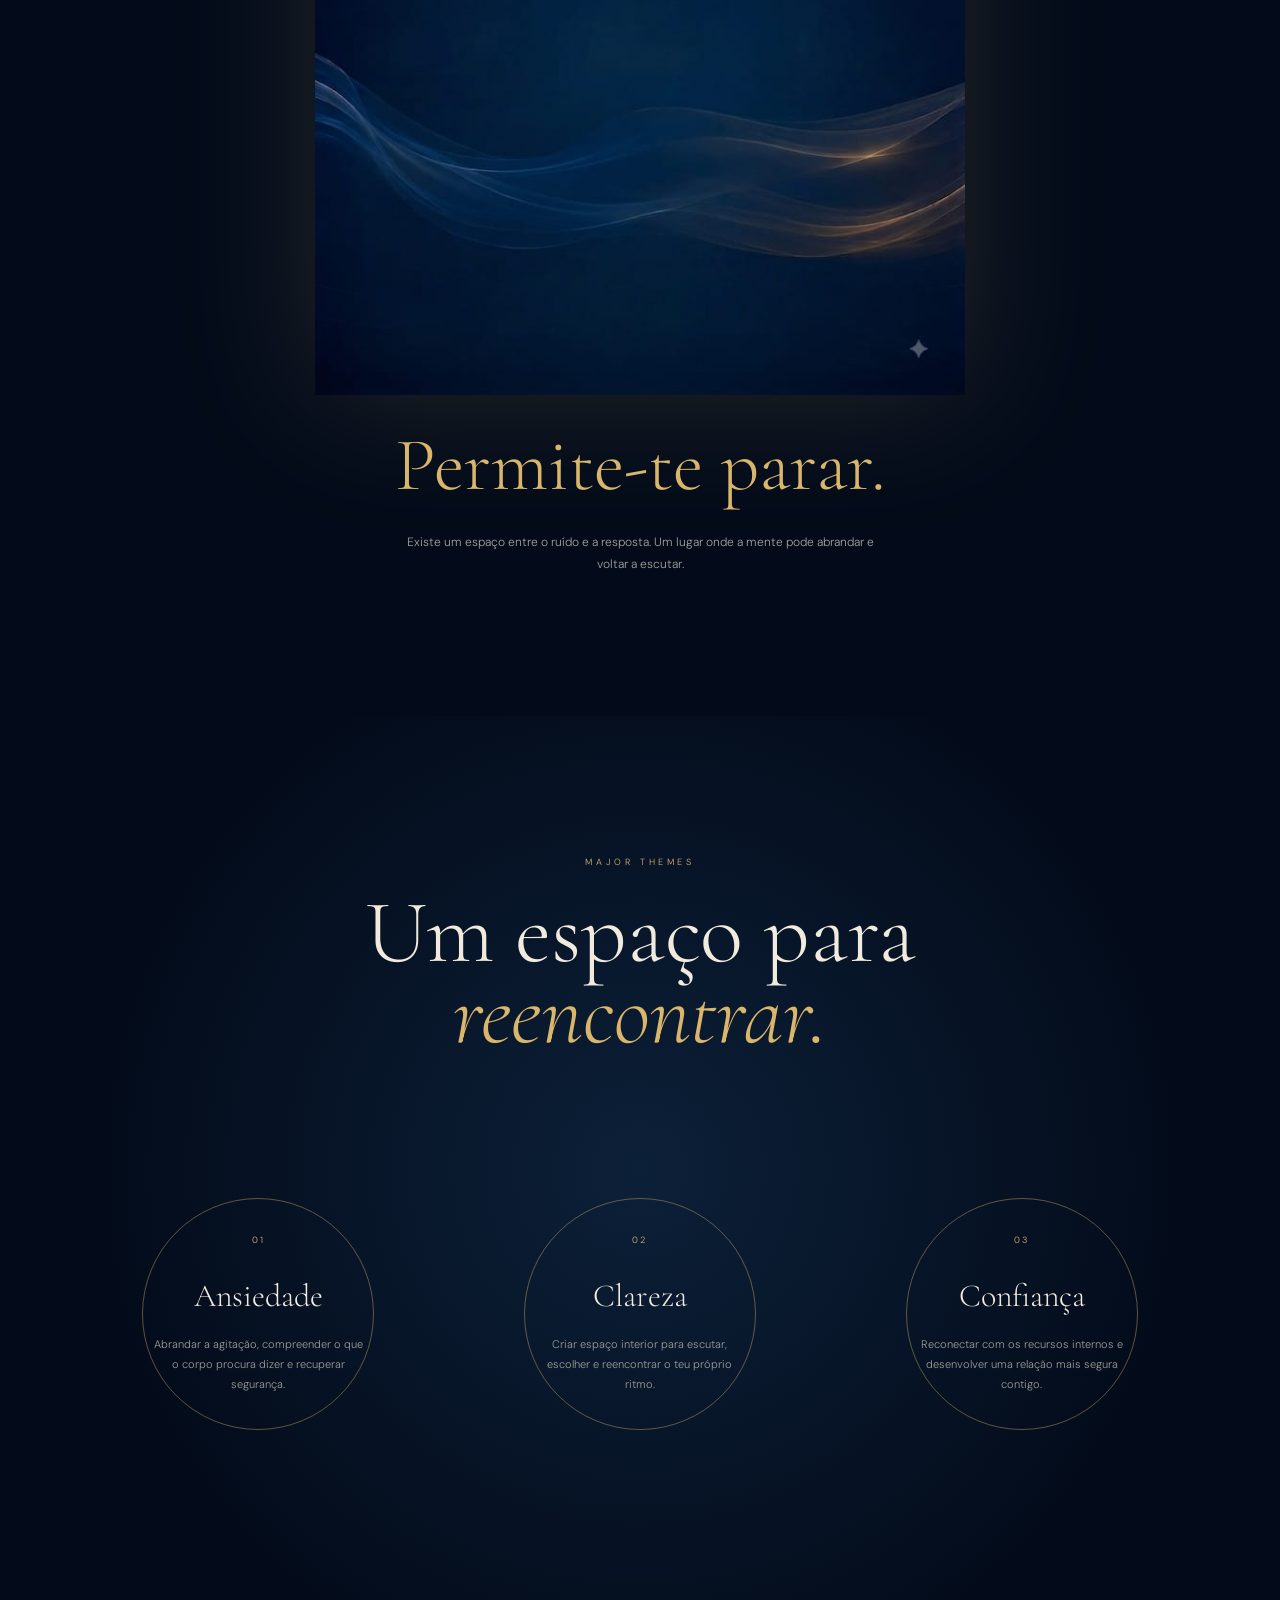
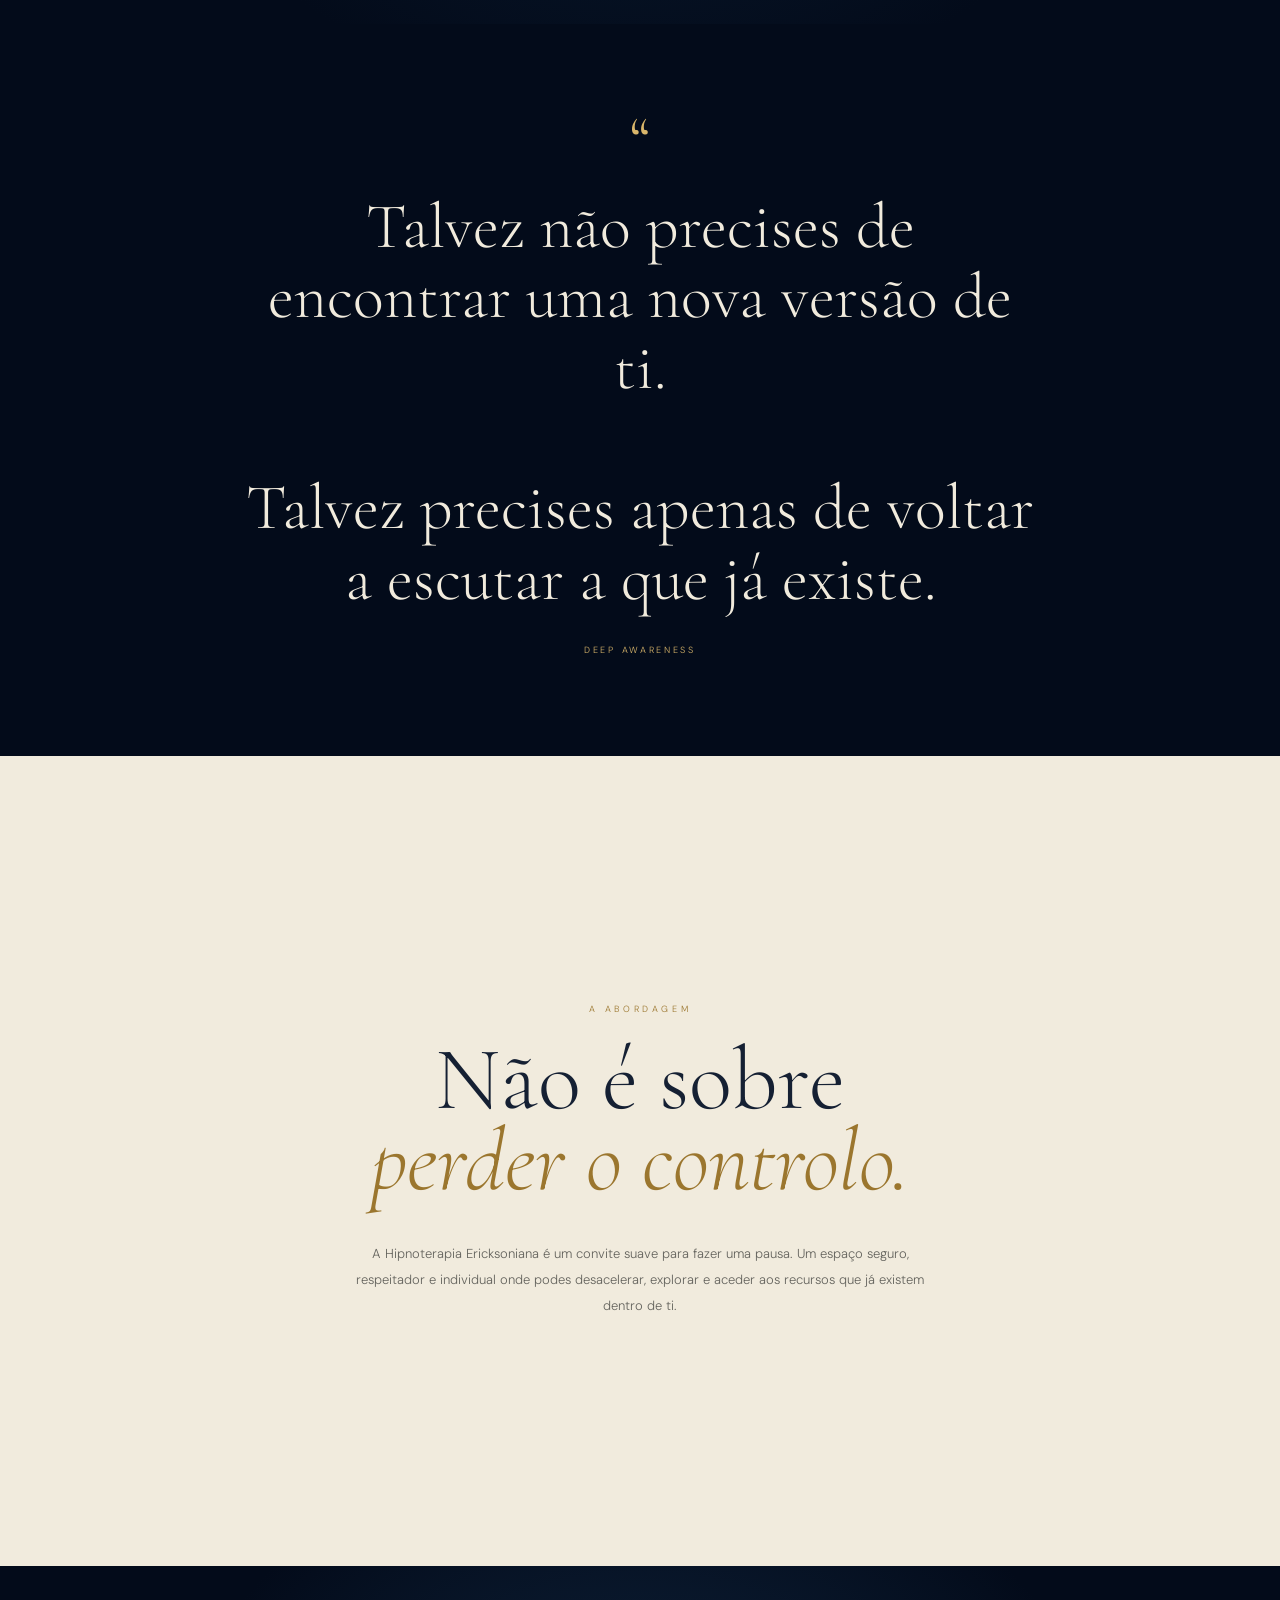
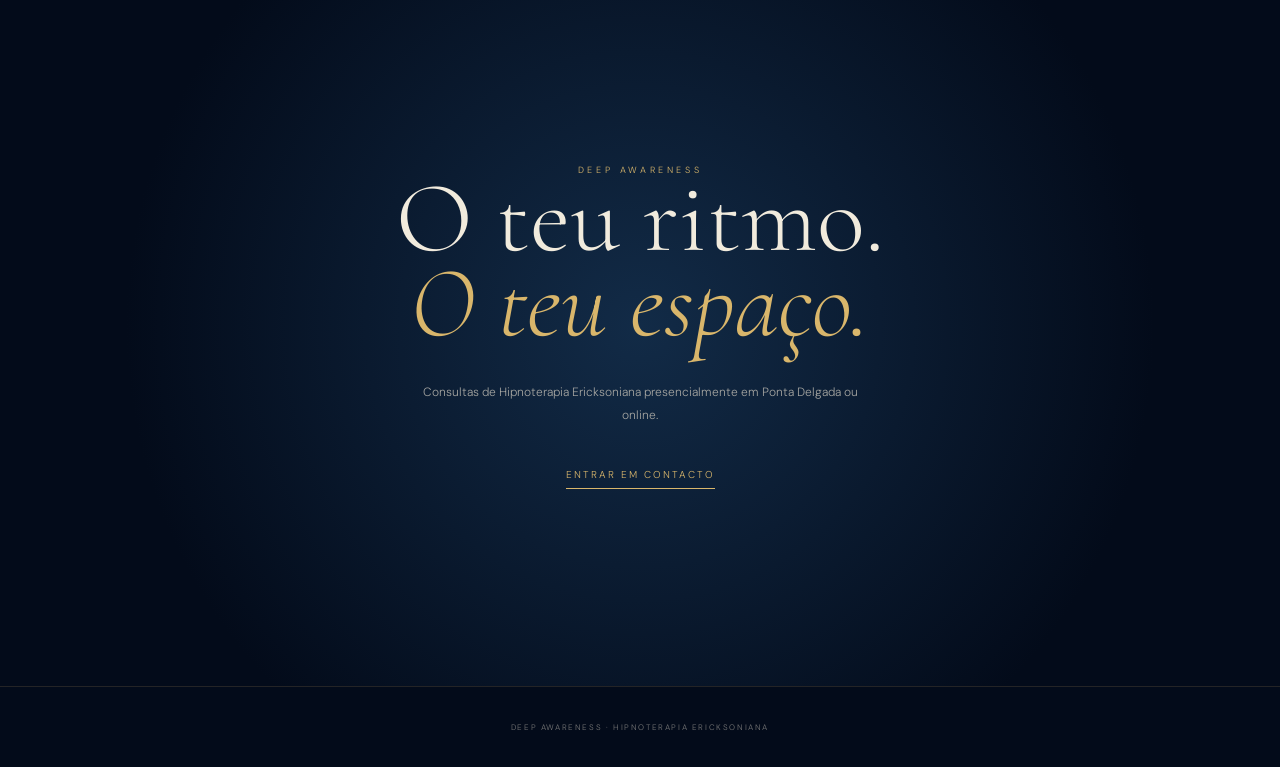
==== commit e510e451: "im22" ====
--- a/index.html
+++ b/index.html
@@ -1634,7 +1634,7 @@
         <div class="image-content reveal">
 
             <img
-                src="imagens/deep-awareness.png"
+                src="imagens/deepawa.jpeg"
                 alt="Deep Awareness"
             >
 
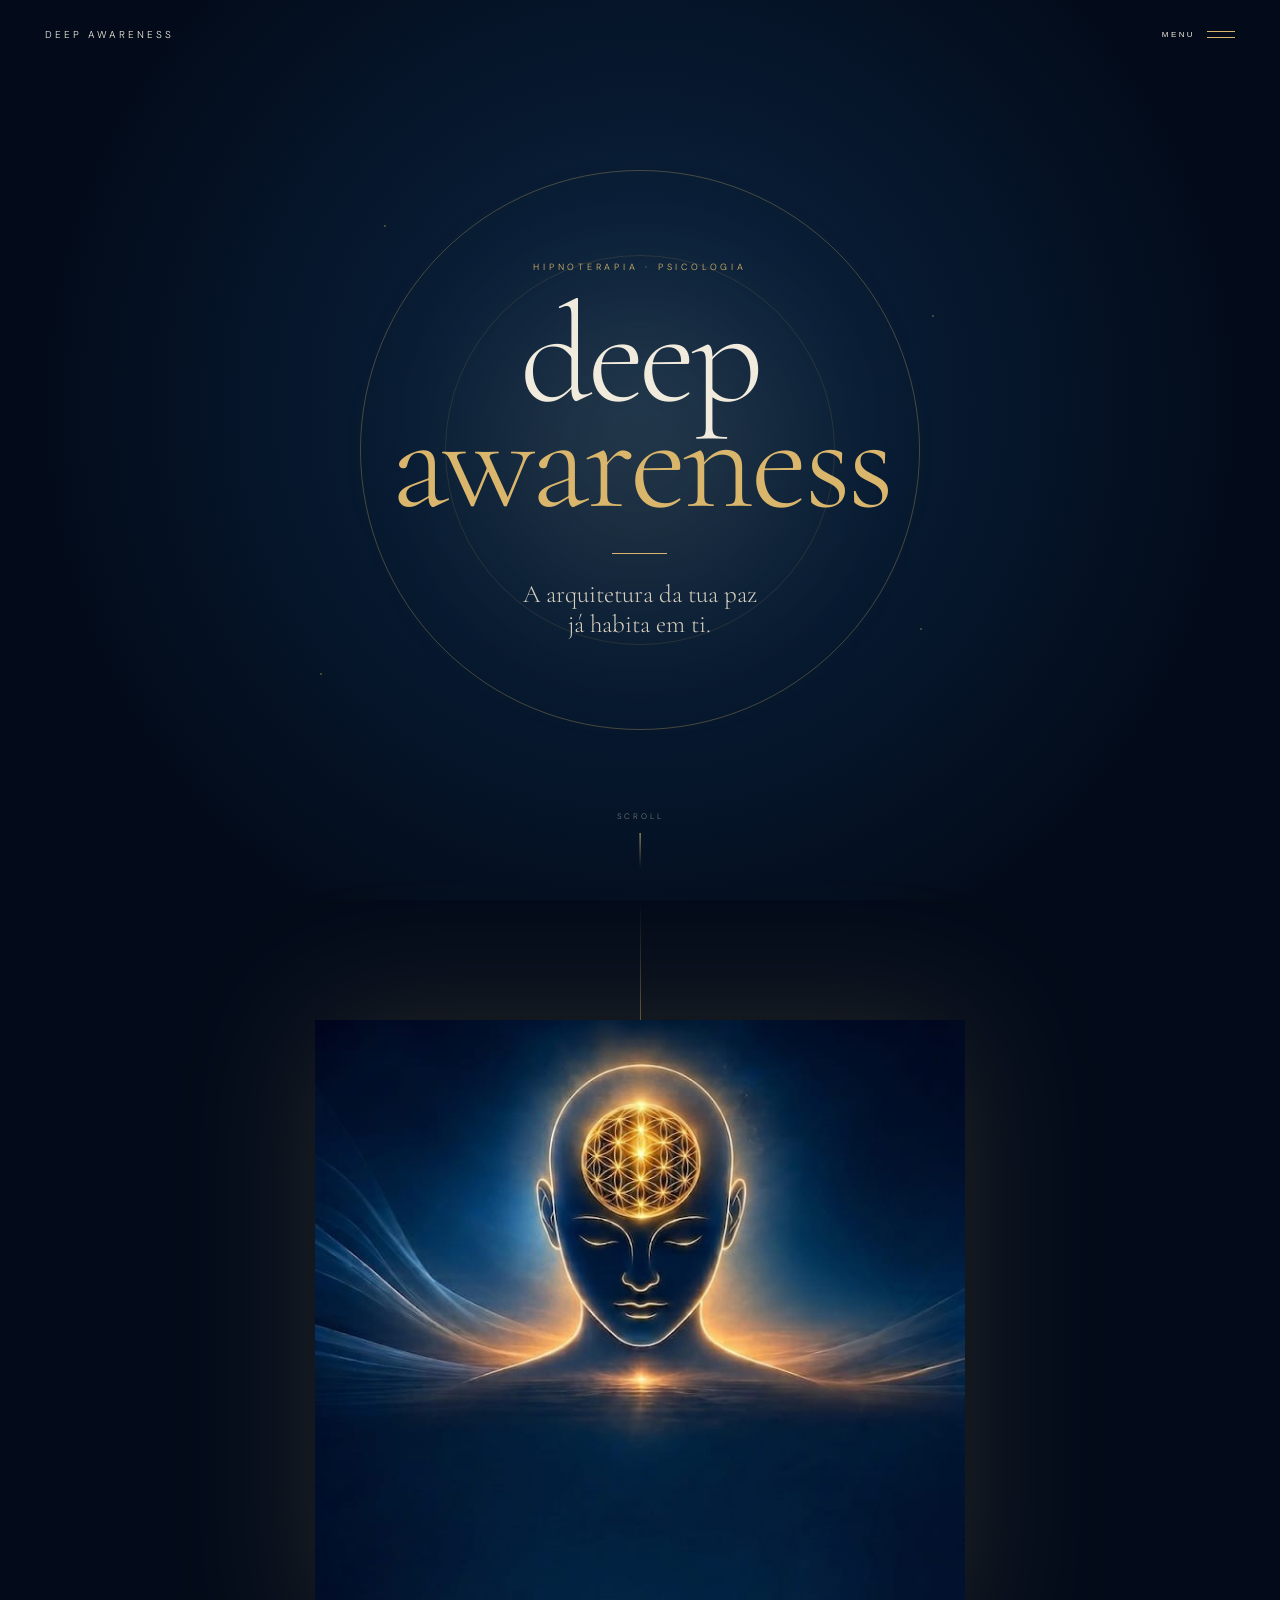
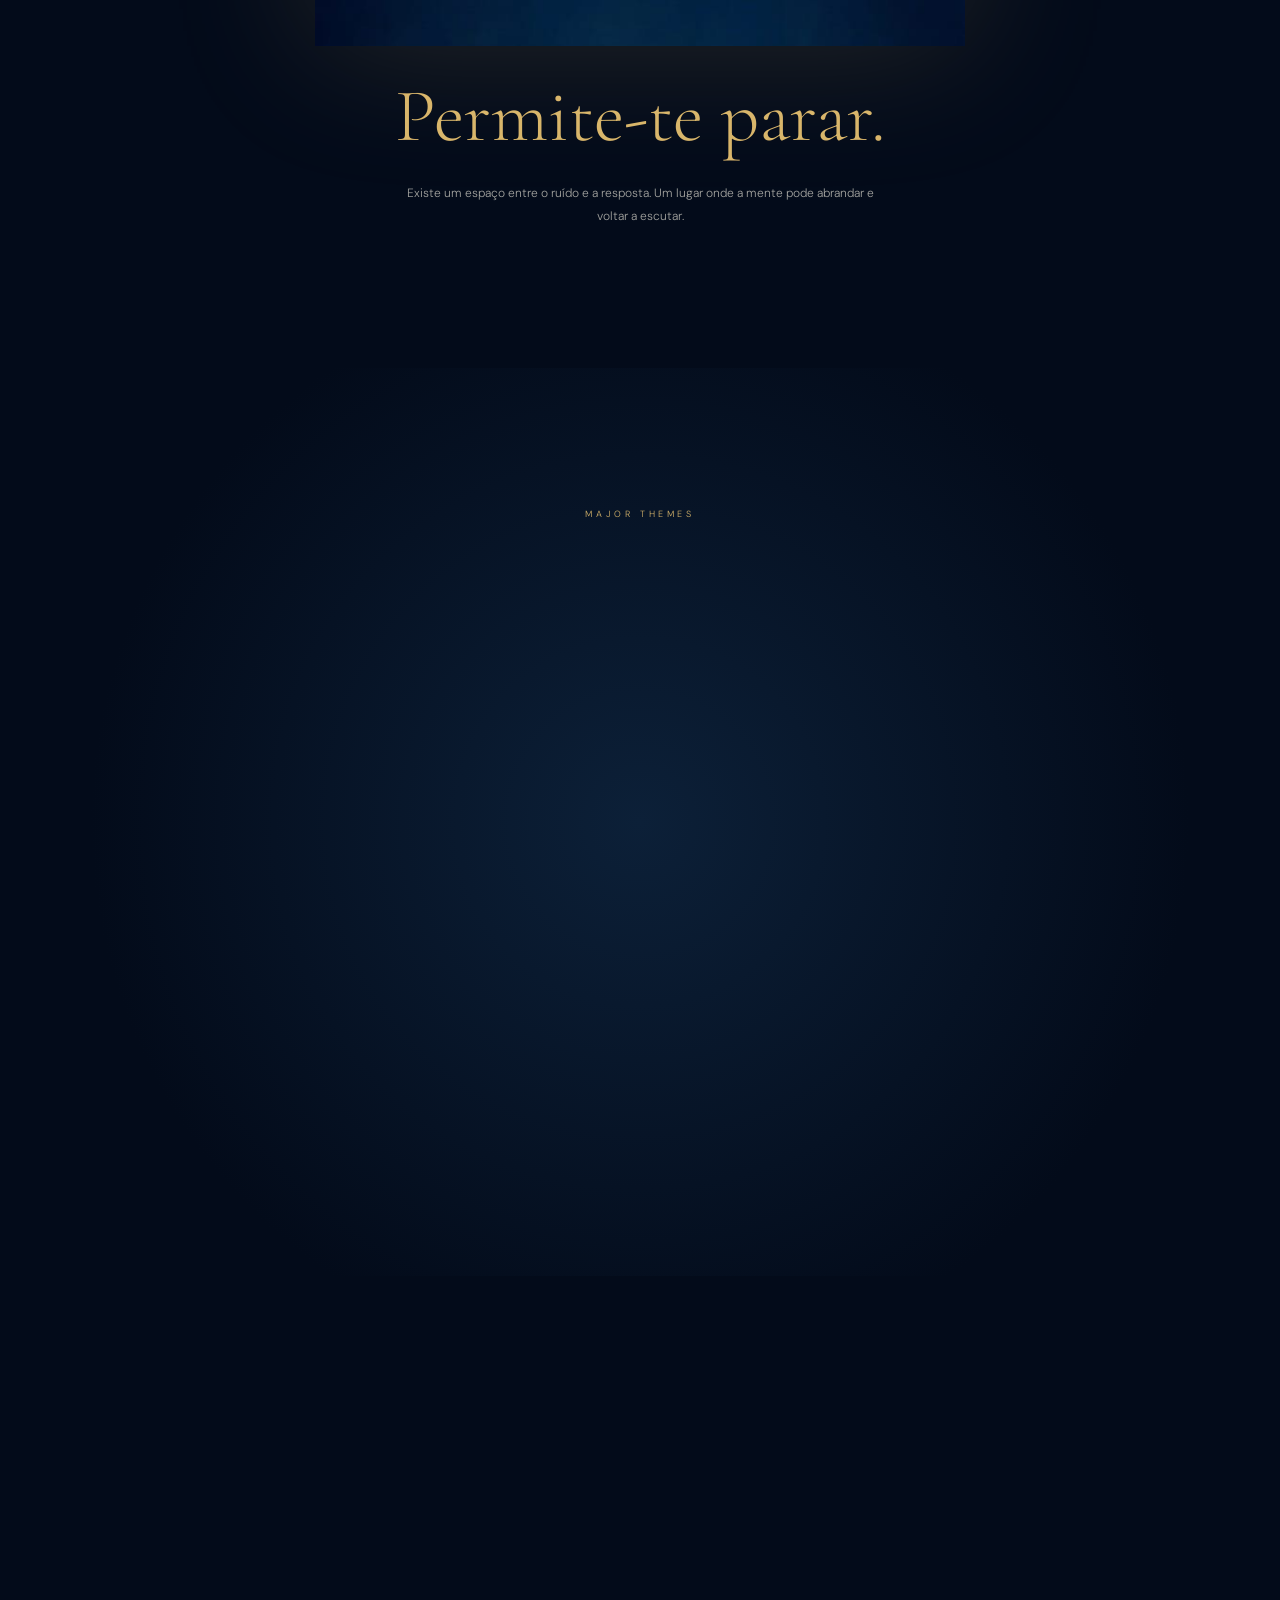
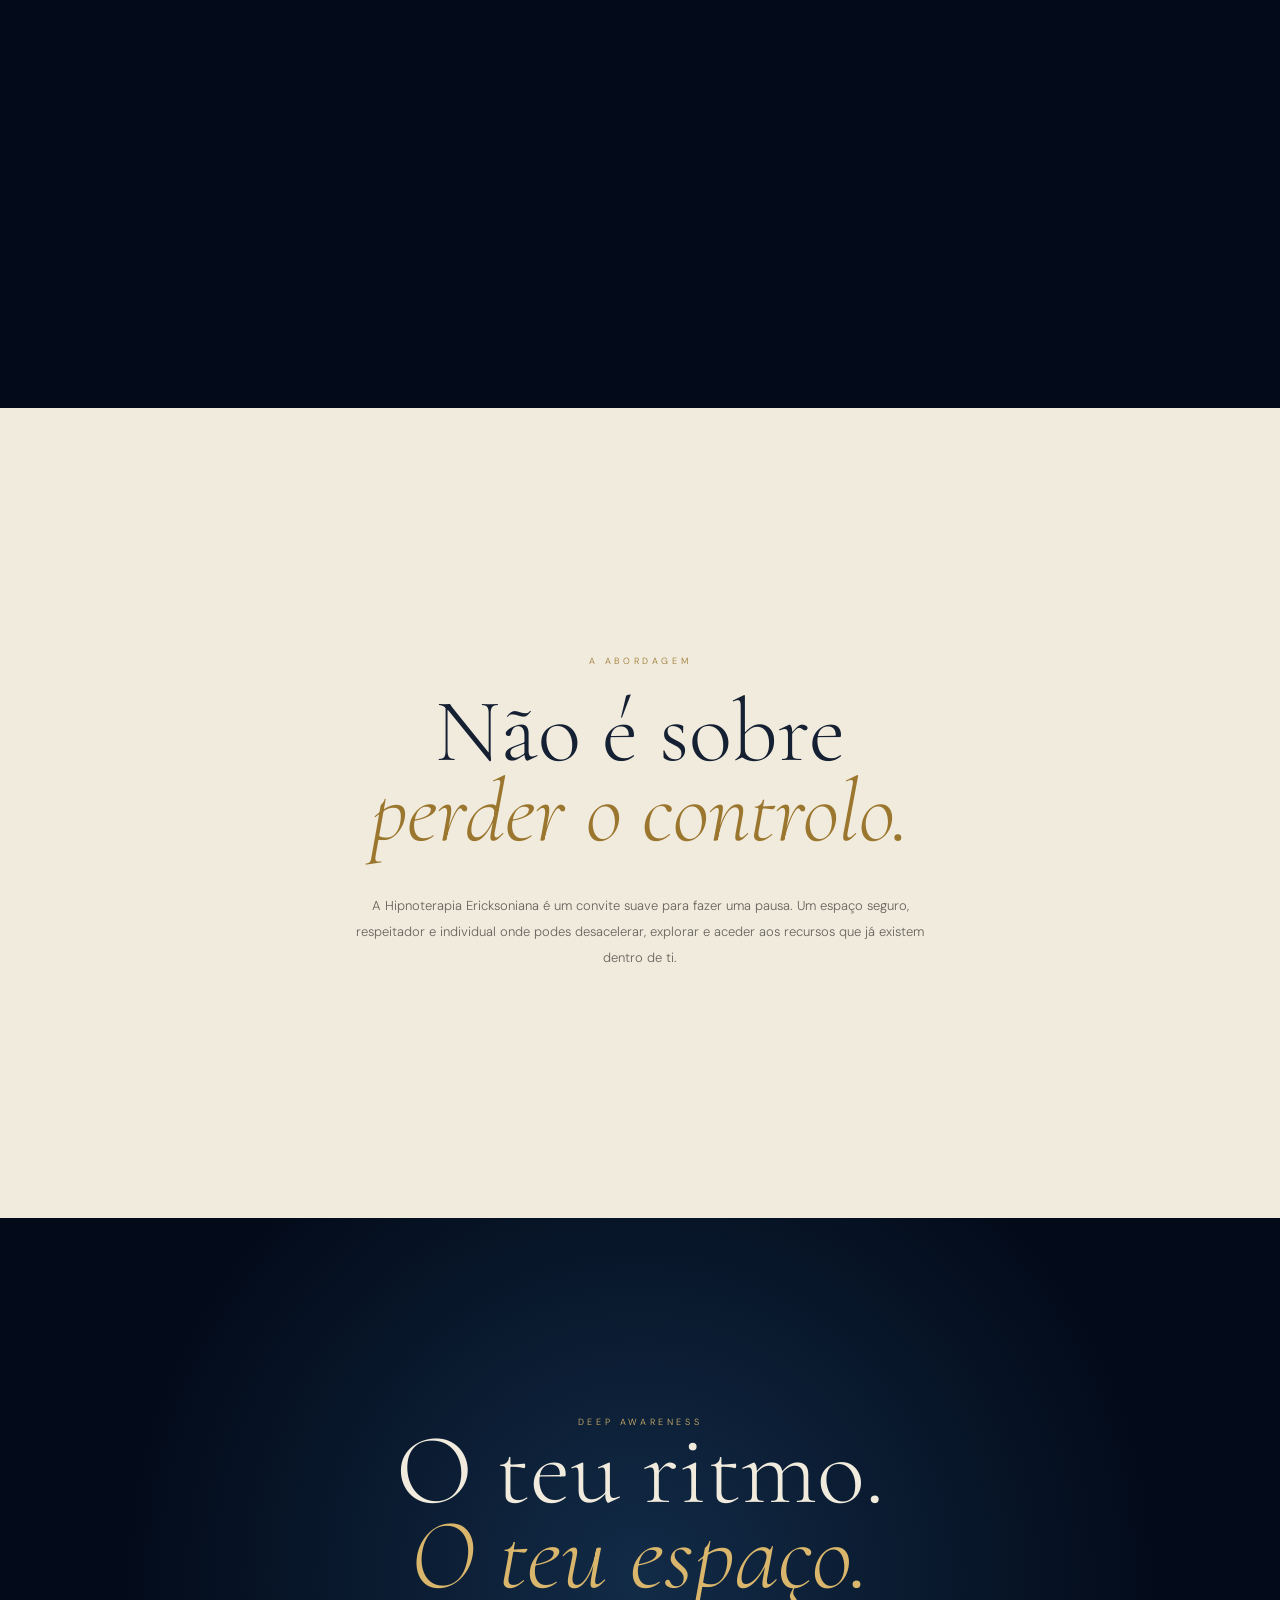
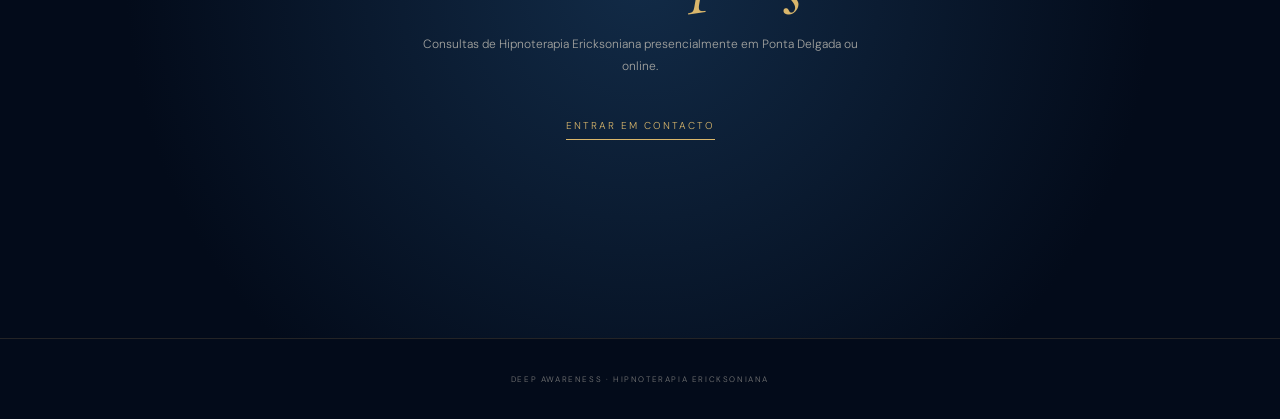
==== commit 695185f2: "tt" ====
--- a/index.html
+++ b/index.html
@@ -1528,9 +1528,9 @@
         Início
     </a>
 
-    <a href="#terapeuta">
-        Sobre a Terapeuta
-    </a>
+    <a href="terapeuta.html">
+    Sobre a Terapeuta
+</a>
 
     <a href="#hipnoterapia">
         Hipnoterapia
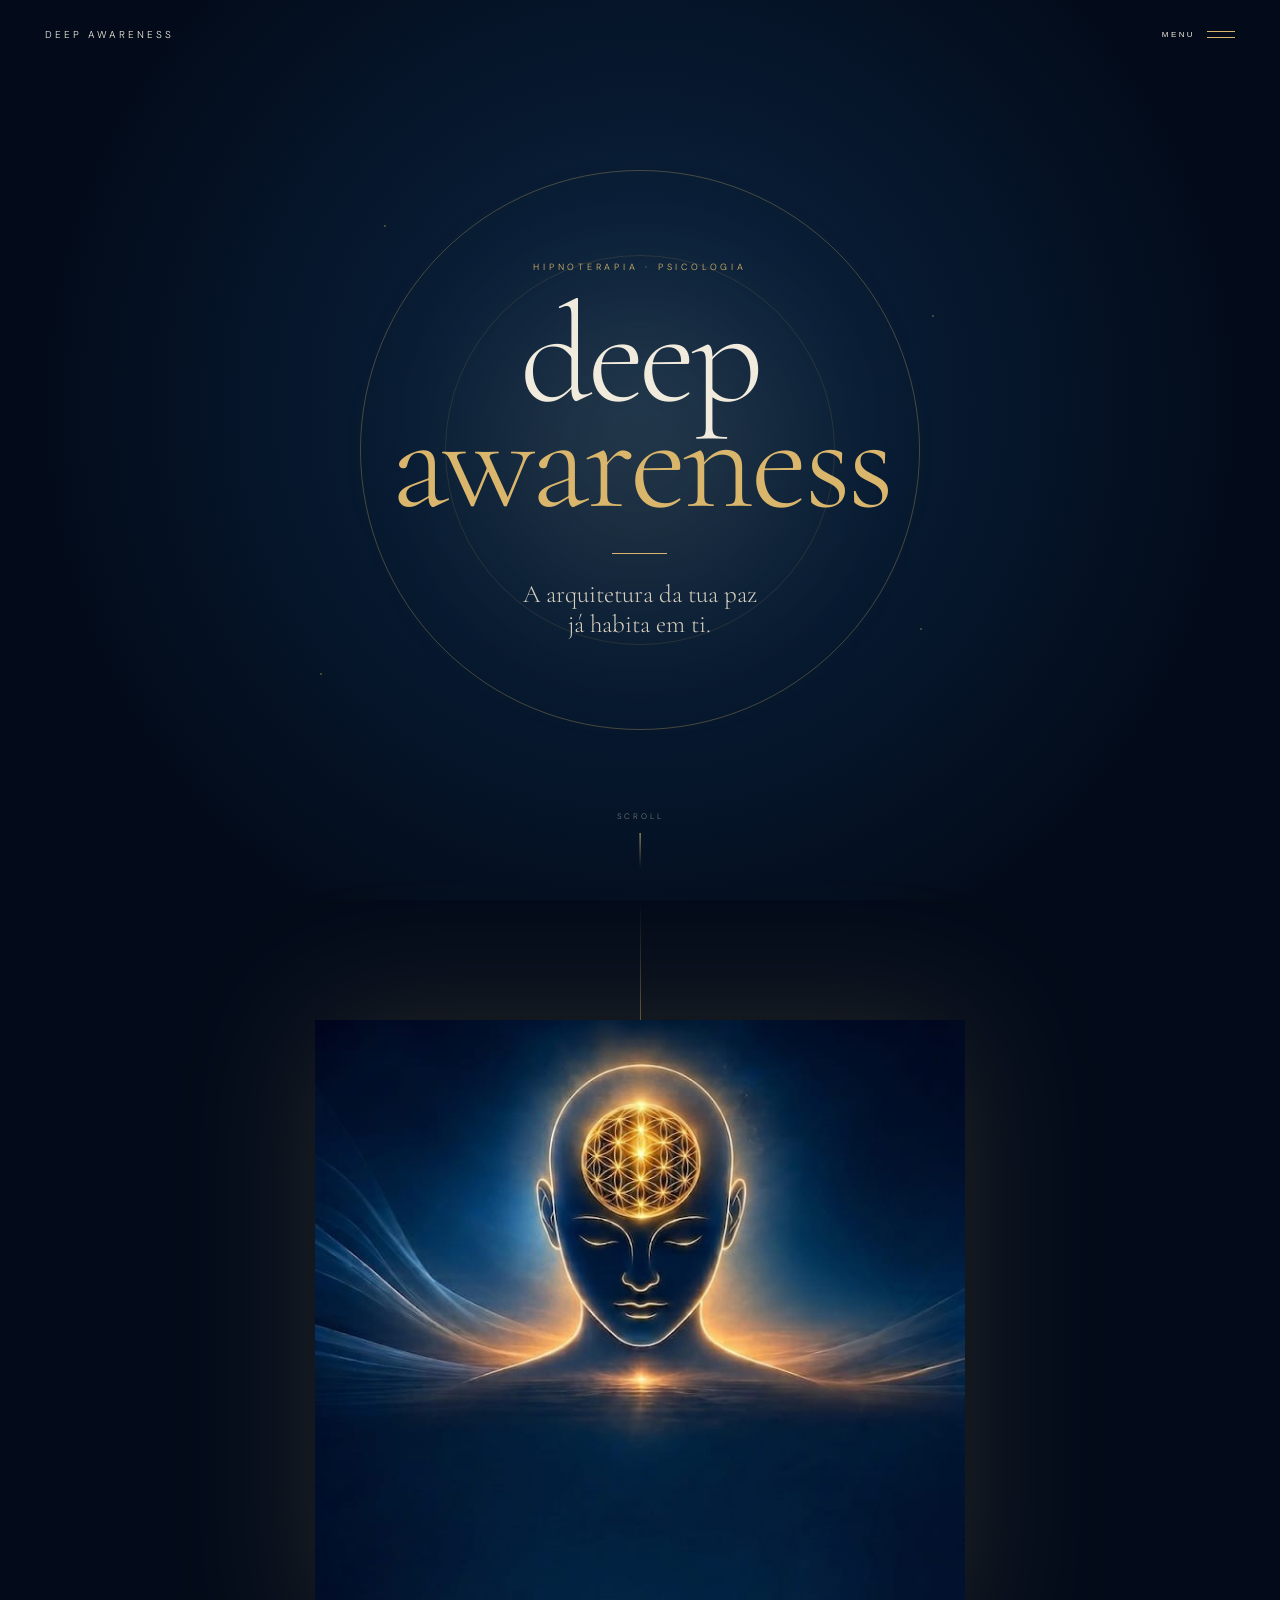
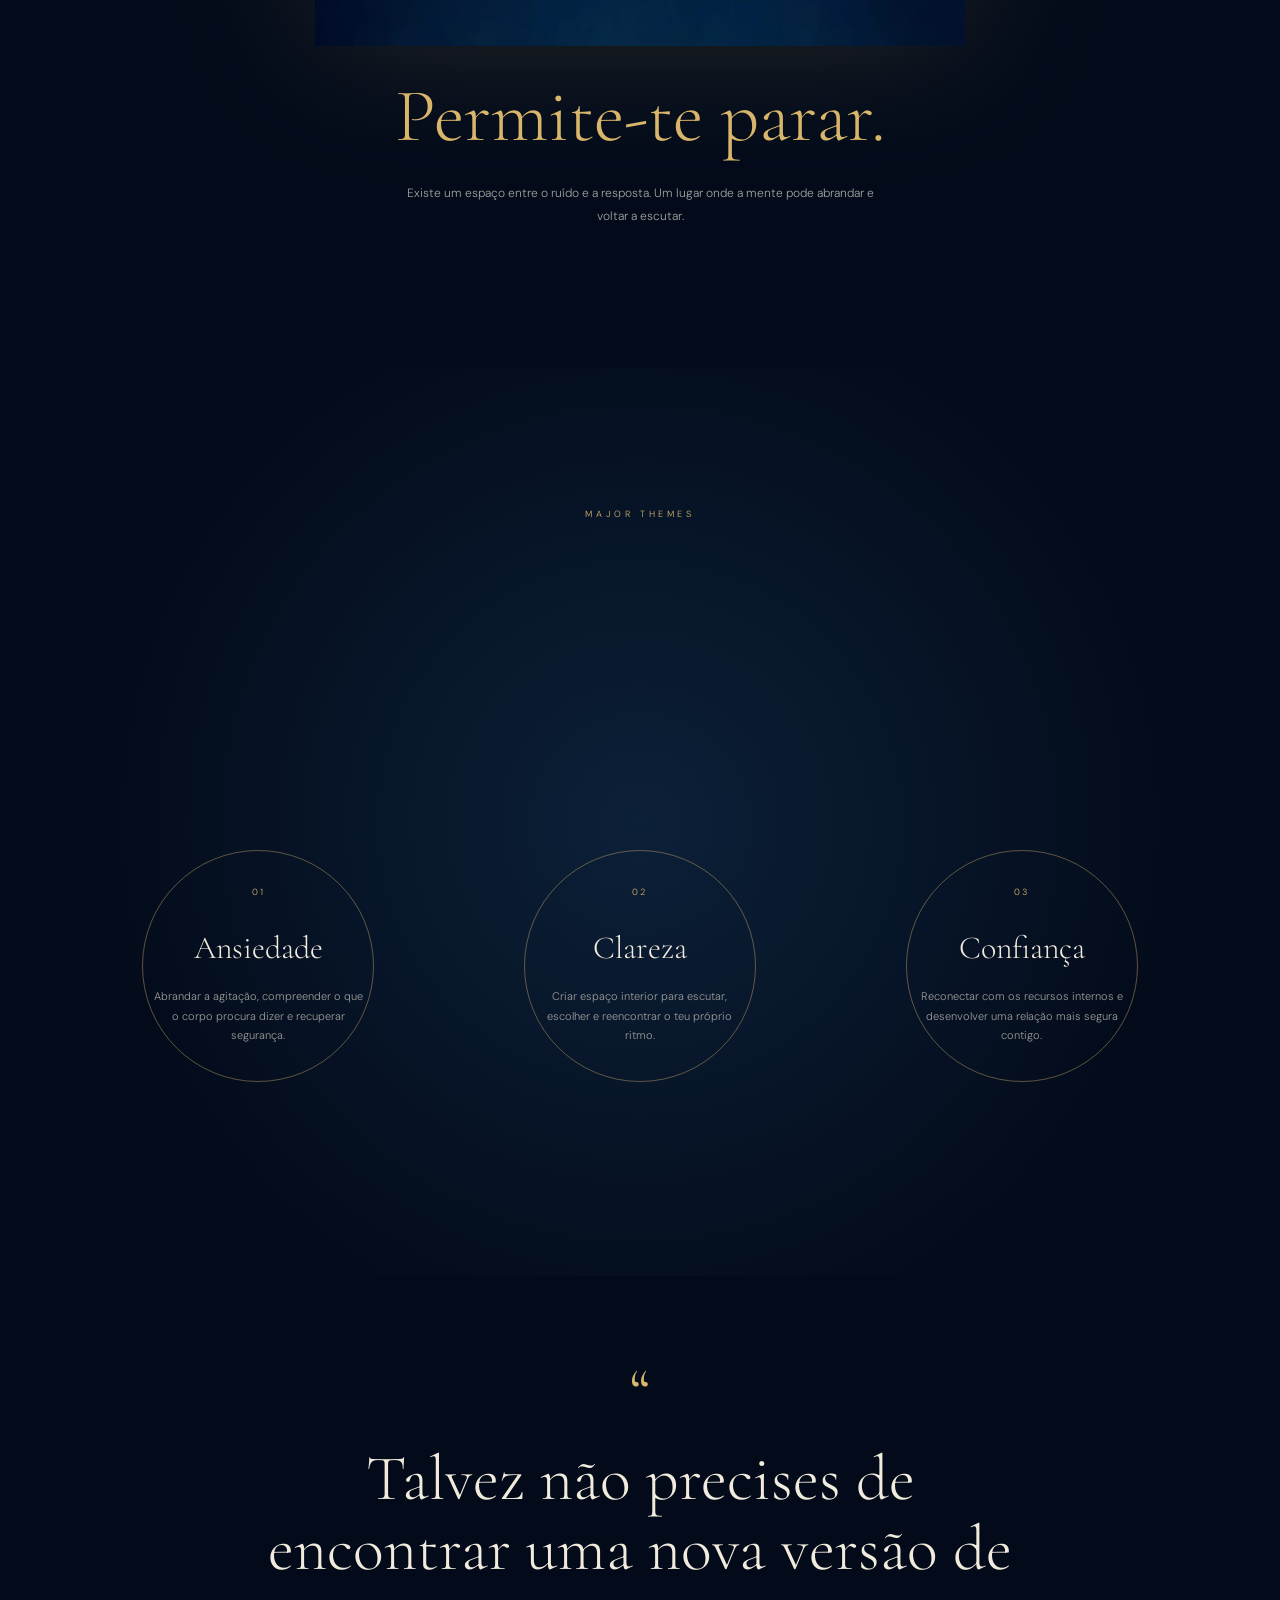
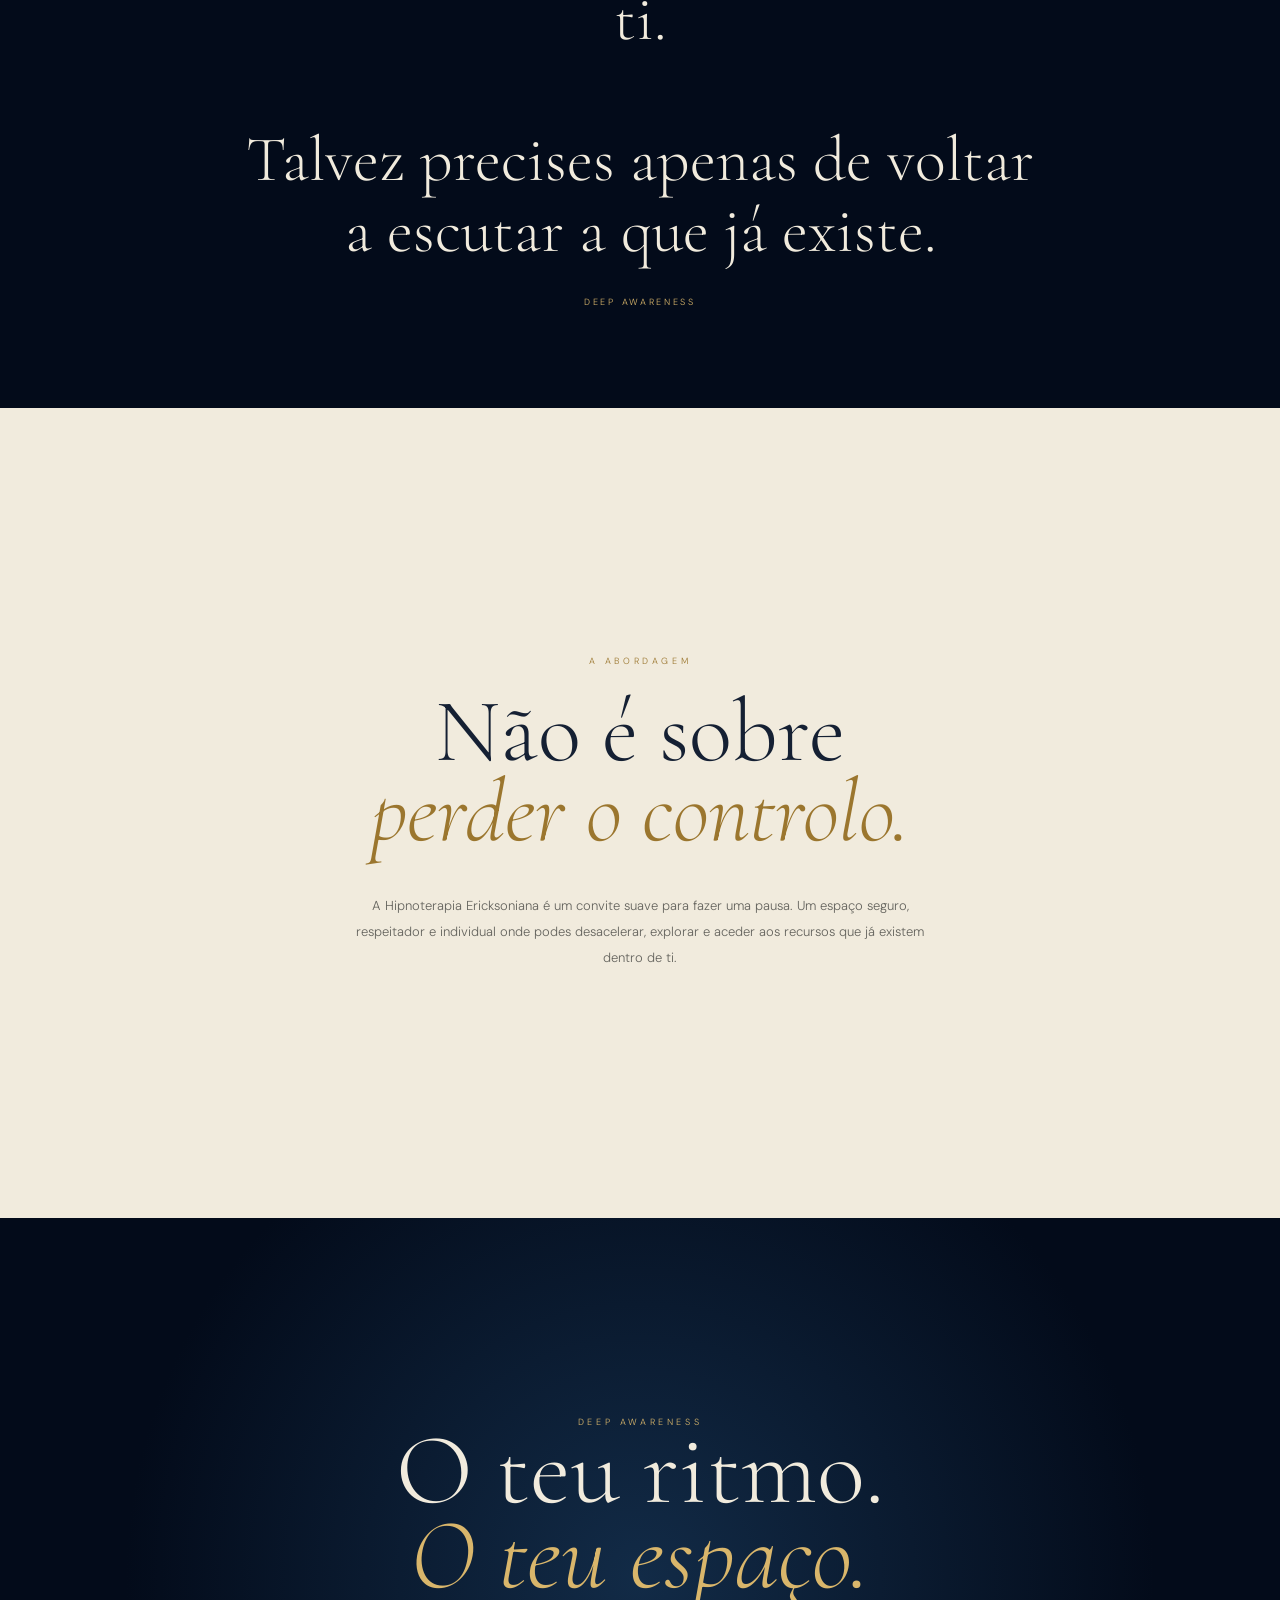
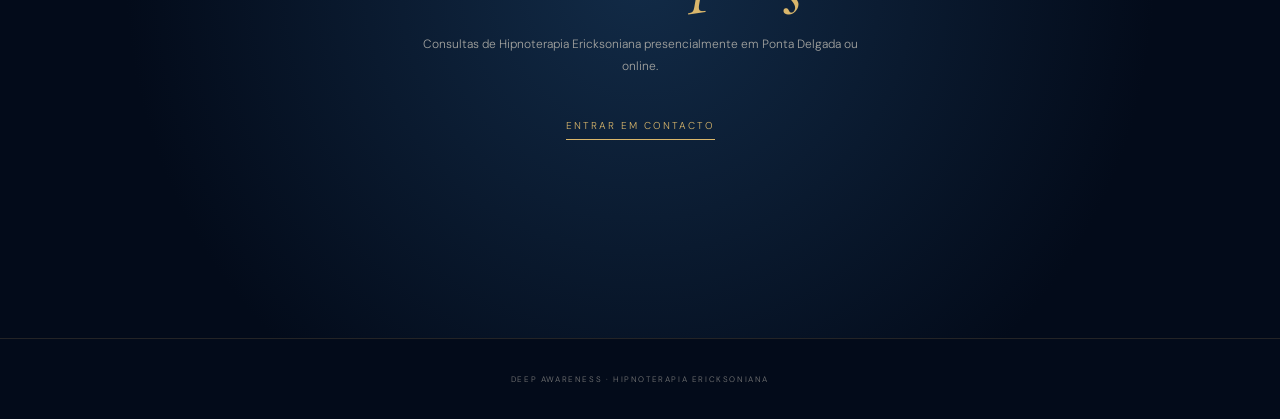
==== commit b000f5de: "paginas" ====
--- a/index.html
+++ b/index.html
@@ -1517,41 +1517,37 @@
 
 <div class="menu-links">
 
-    <a
-        href="#inicio"
-        class="menu-sub"
-    >
-        DEEP AWARENESS
-    </a>
-
-    <a href="#inicio">
+    <div class="menu-links">
+
+    <a href="index.html">
         Início
     </a>
 
     <a href="terapeuta.html">
-    Sobre a Terapeuta
-</a>
-
-    <a href="#hipnoterapia">
+        Sobre a Terapeuta
+    </a>
+
+    <a href="hipnoterapia.html">
         Hipnoterapia
     </a>
 
-    <a href="#consultas">
+    <a href="consultas.html">
         Consultas
     </a>
 
-    <a href="#ajuda">
+    <a href="ajuda.html">
         Como Posso Ajudar?
     </a>
 
-    <a href="#faq">
+    <a href="faq.html">
         FAQ
     </a>
 
-    <a href="#contacto">
+    <a href="contacto.html">
         Contacto
     </a>
 
+</div>
 </div>
 
     </div>
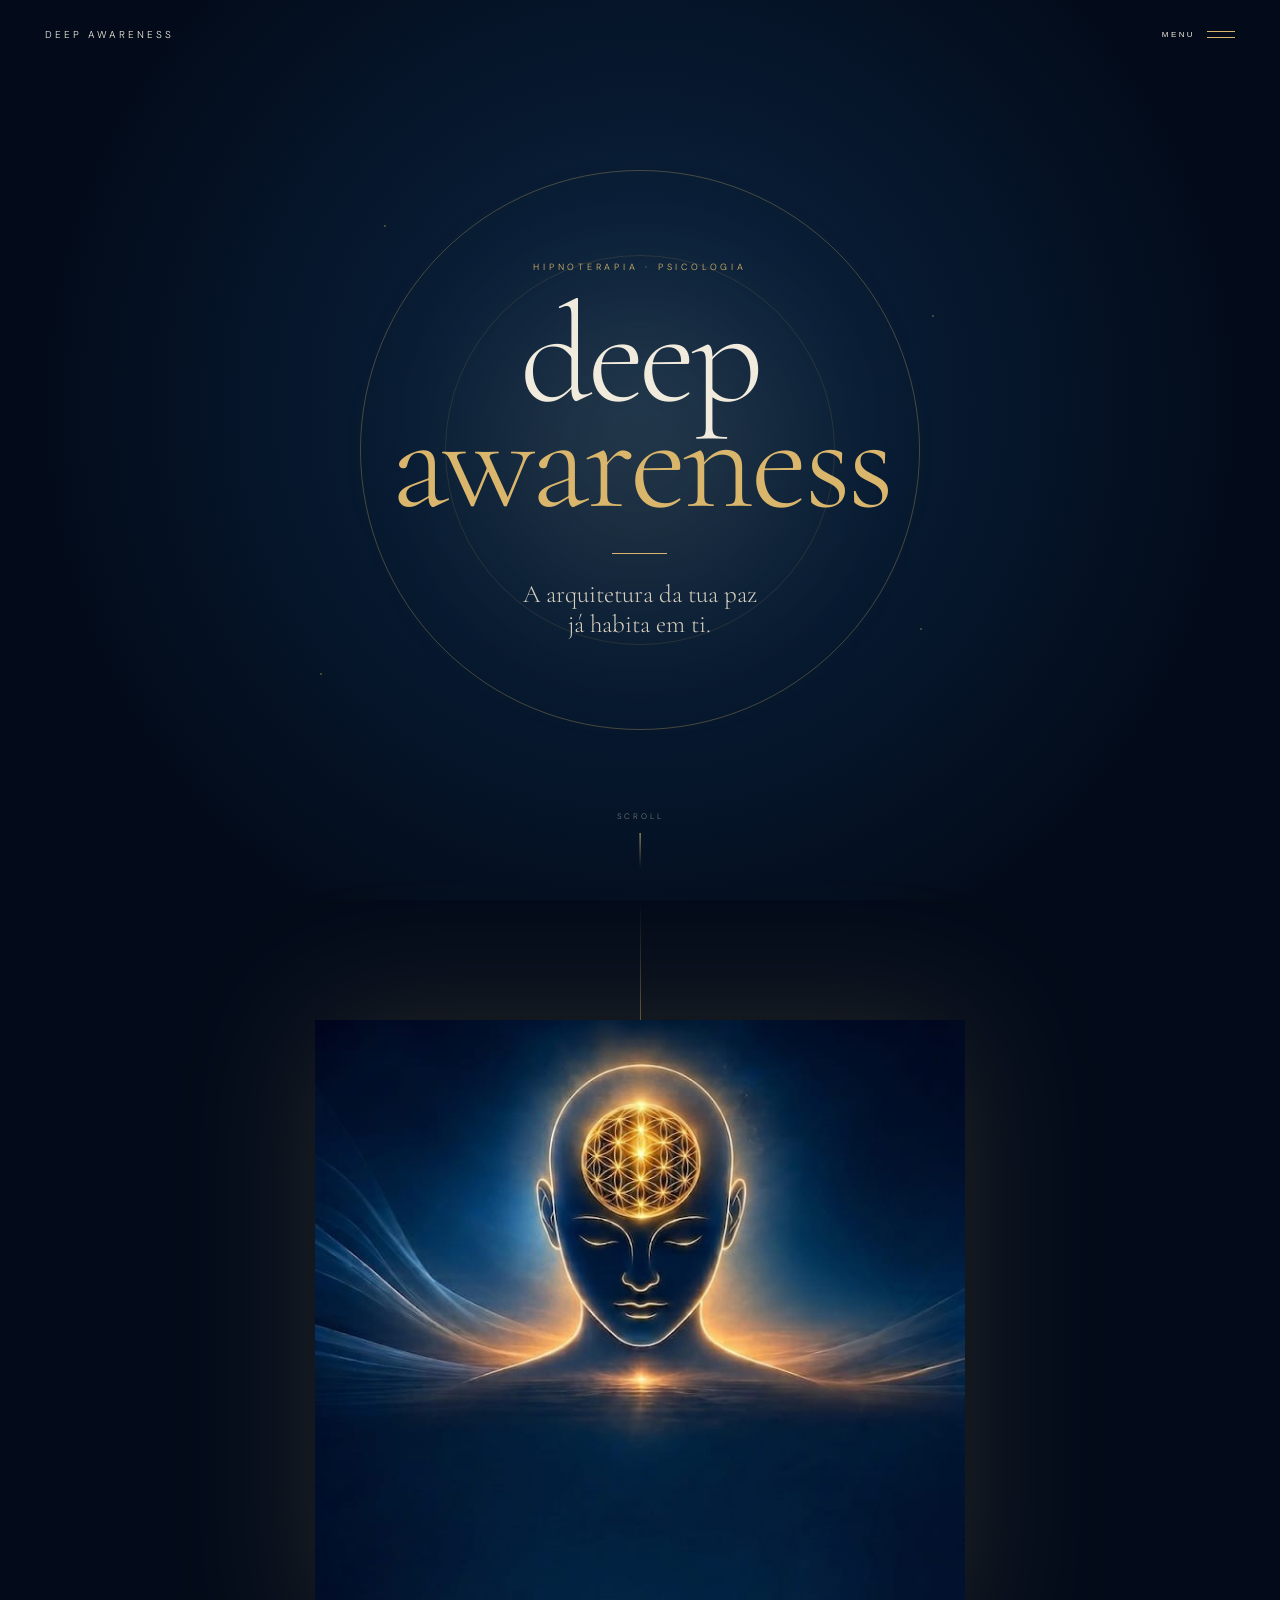
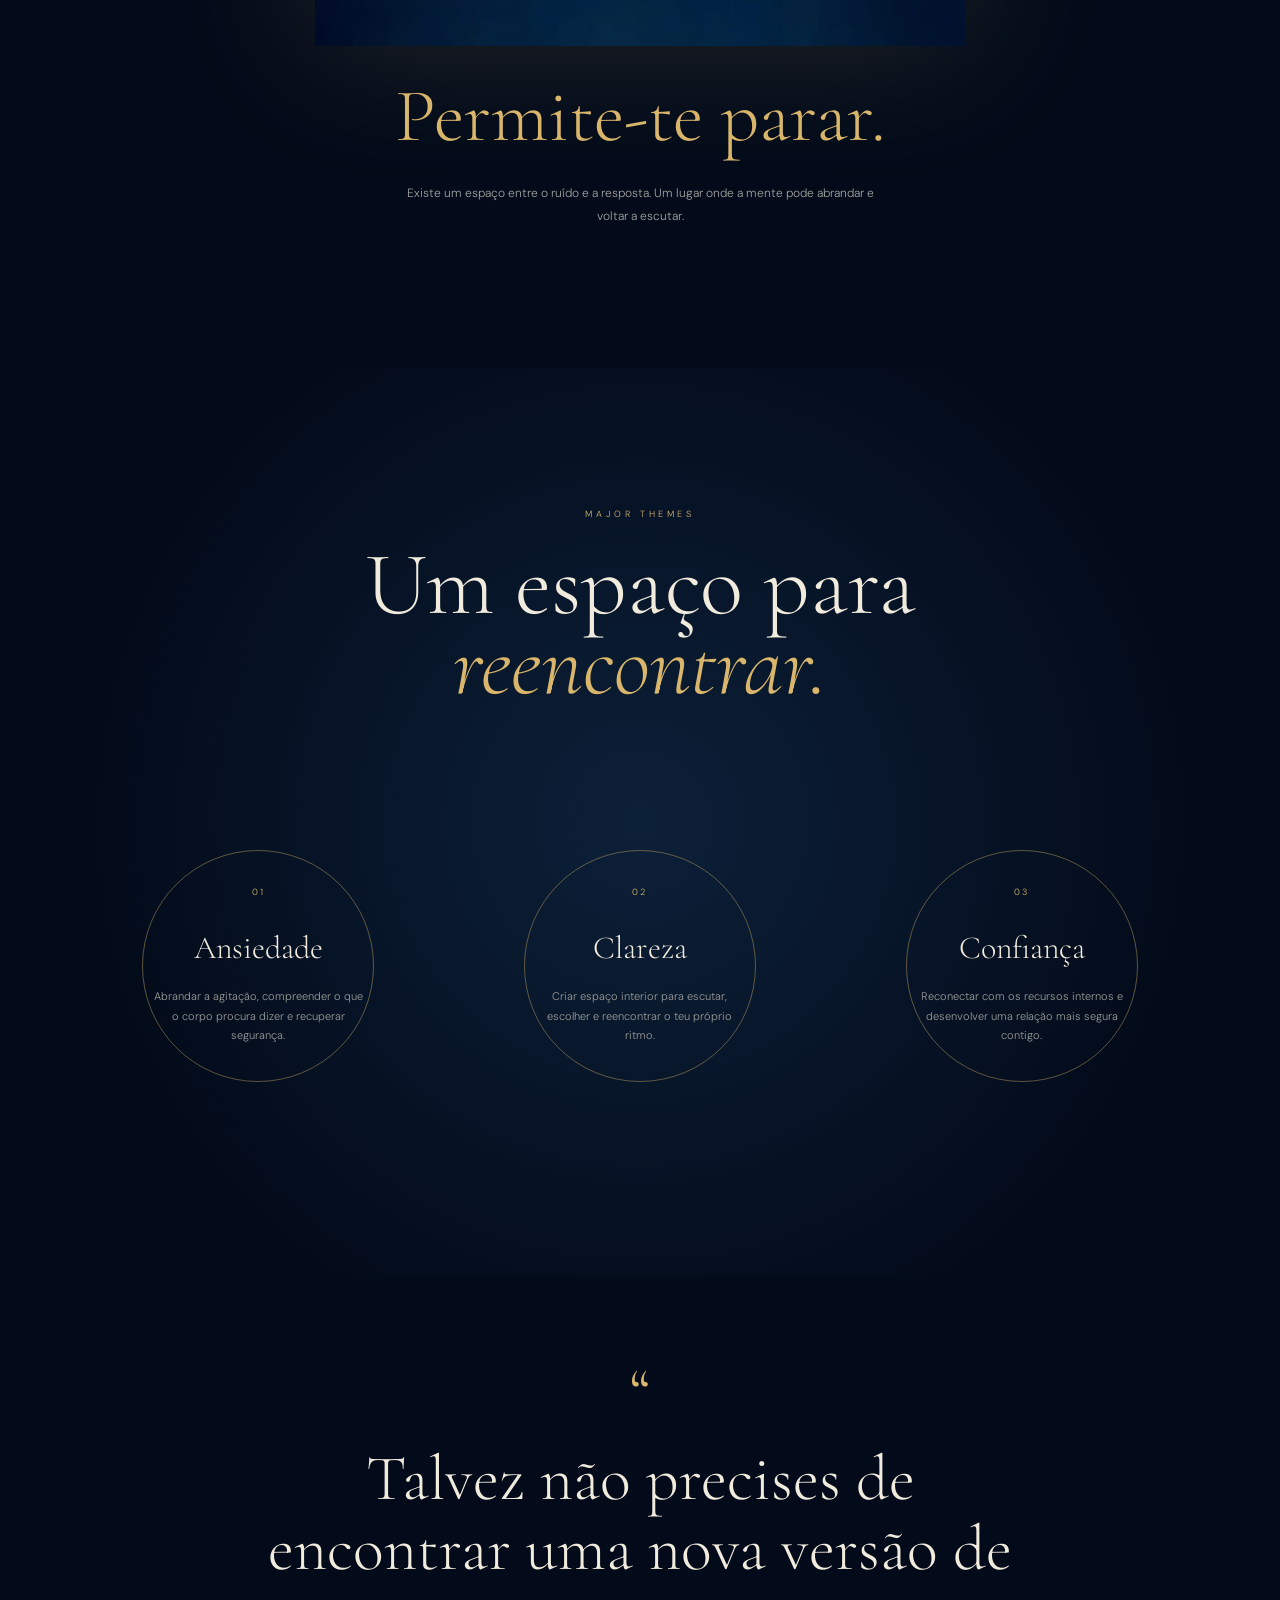
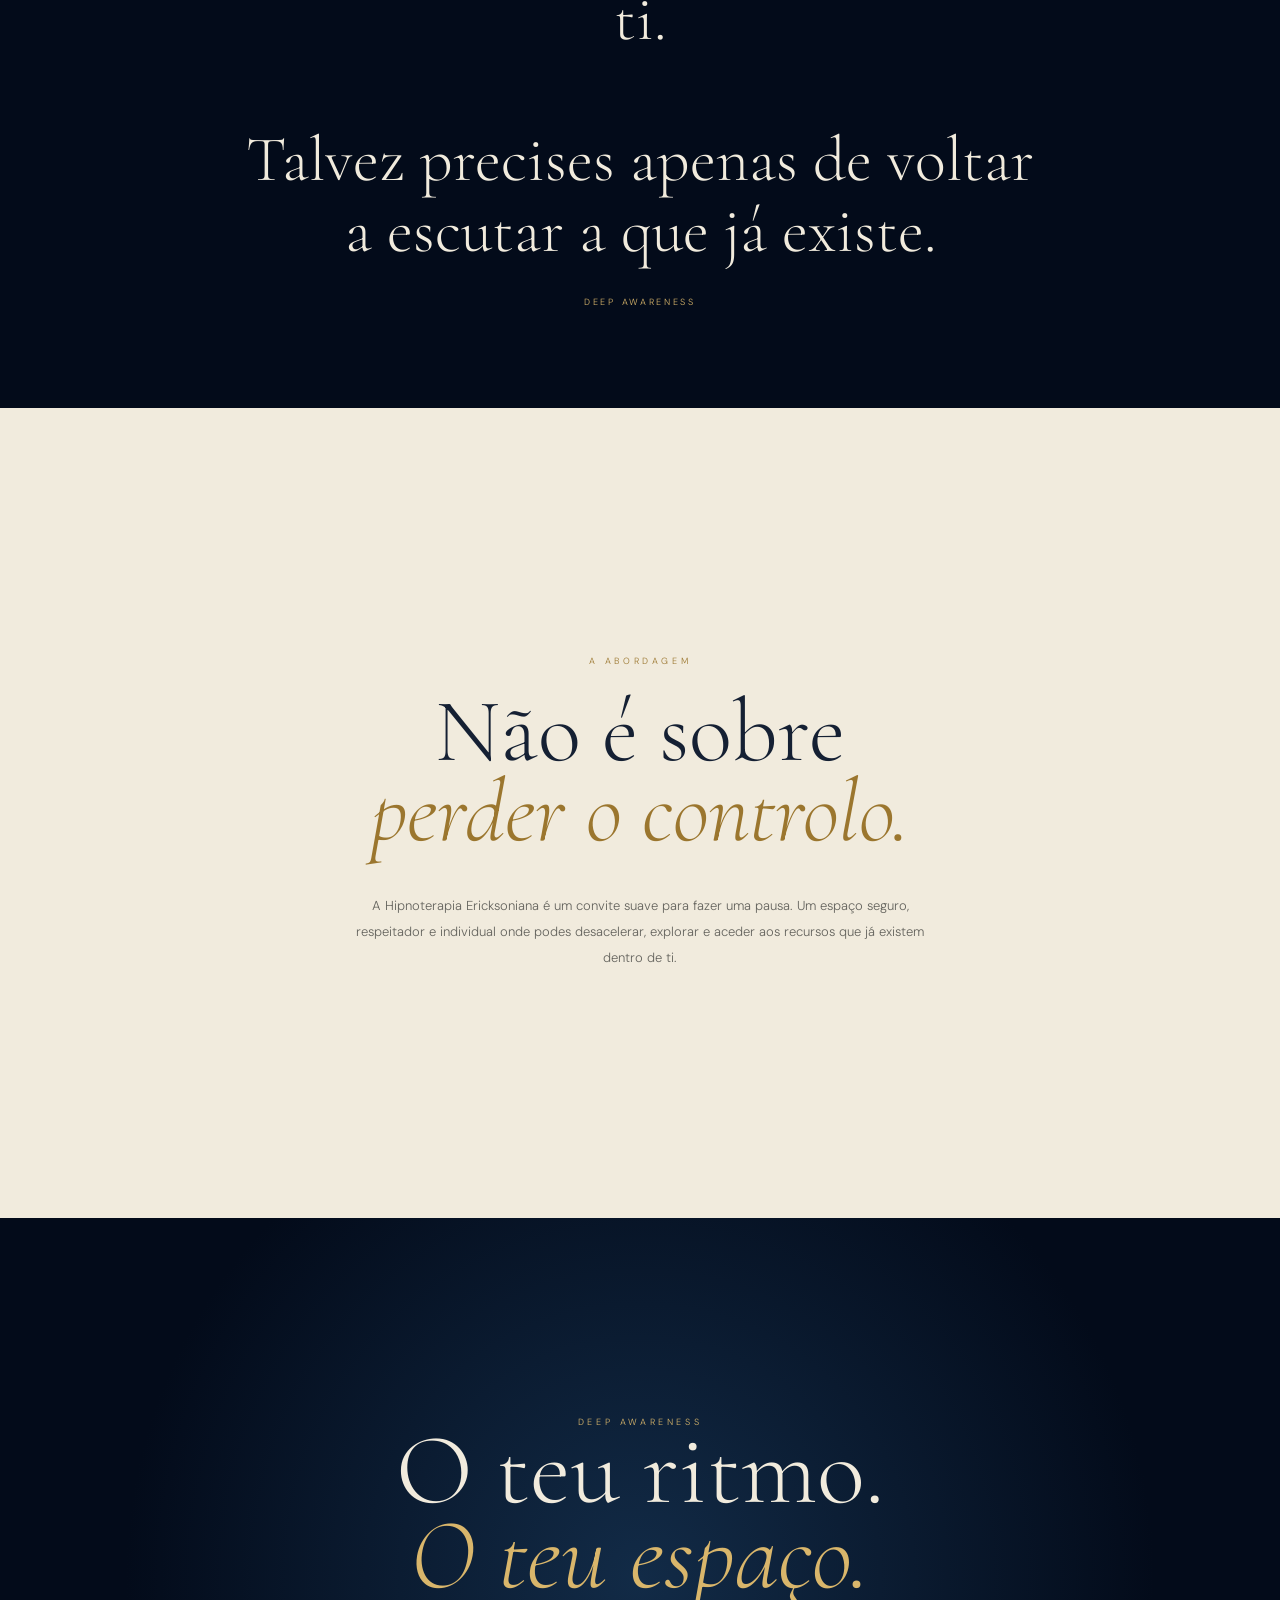
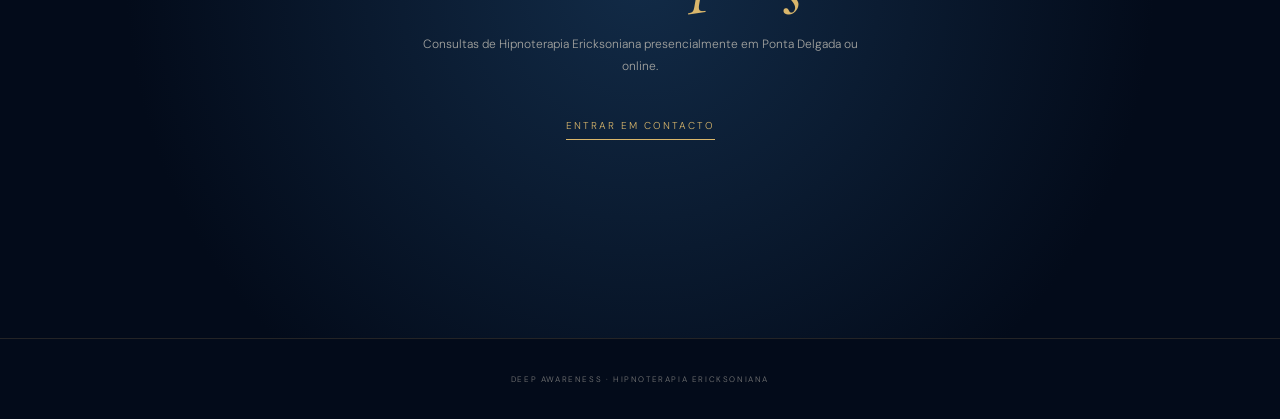
==== commit 0118dfbe: "33" ====
--- a/index.html
+++ b/index.html
@@ -1876,12 +1876,9 @@
 
             </p>
 
-
-            <a href="#">
-
-                Entrar em contacto
-
-            </a>
+<a href="contacto.html">
+    Entrar em contacto
+</a>
 
         </div>
 
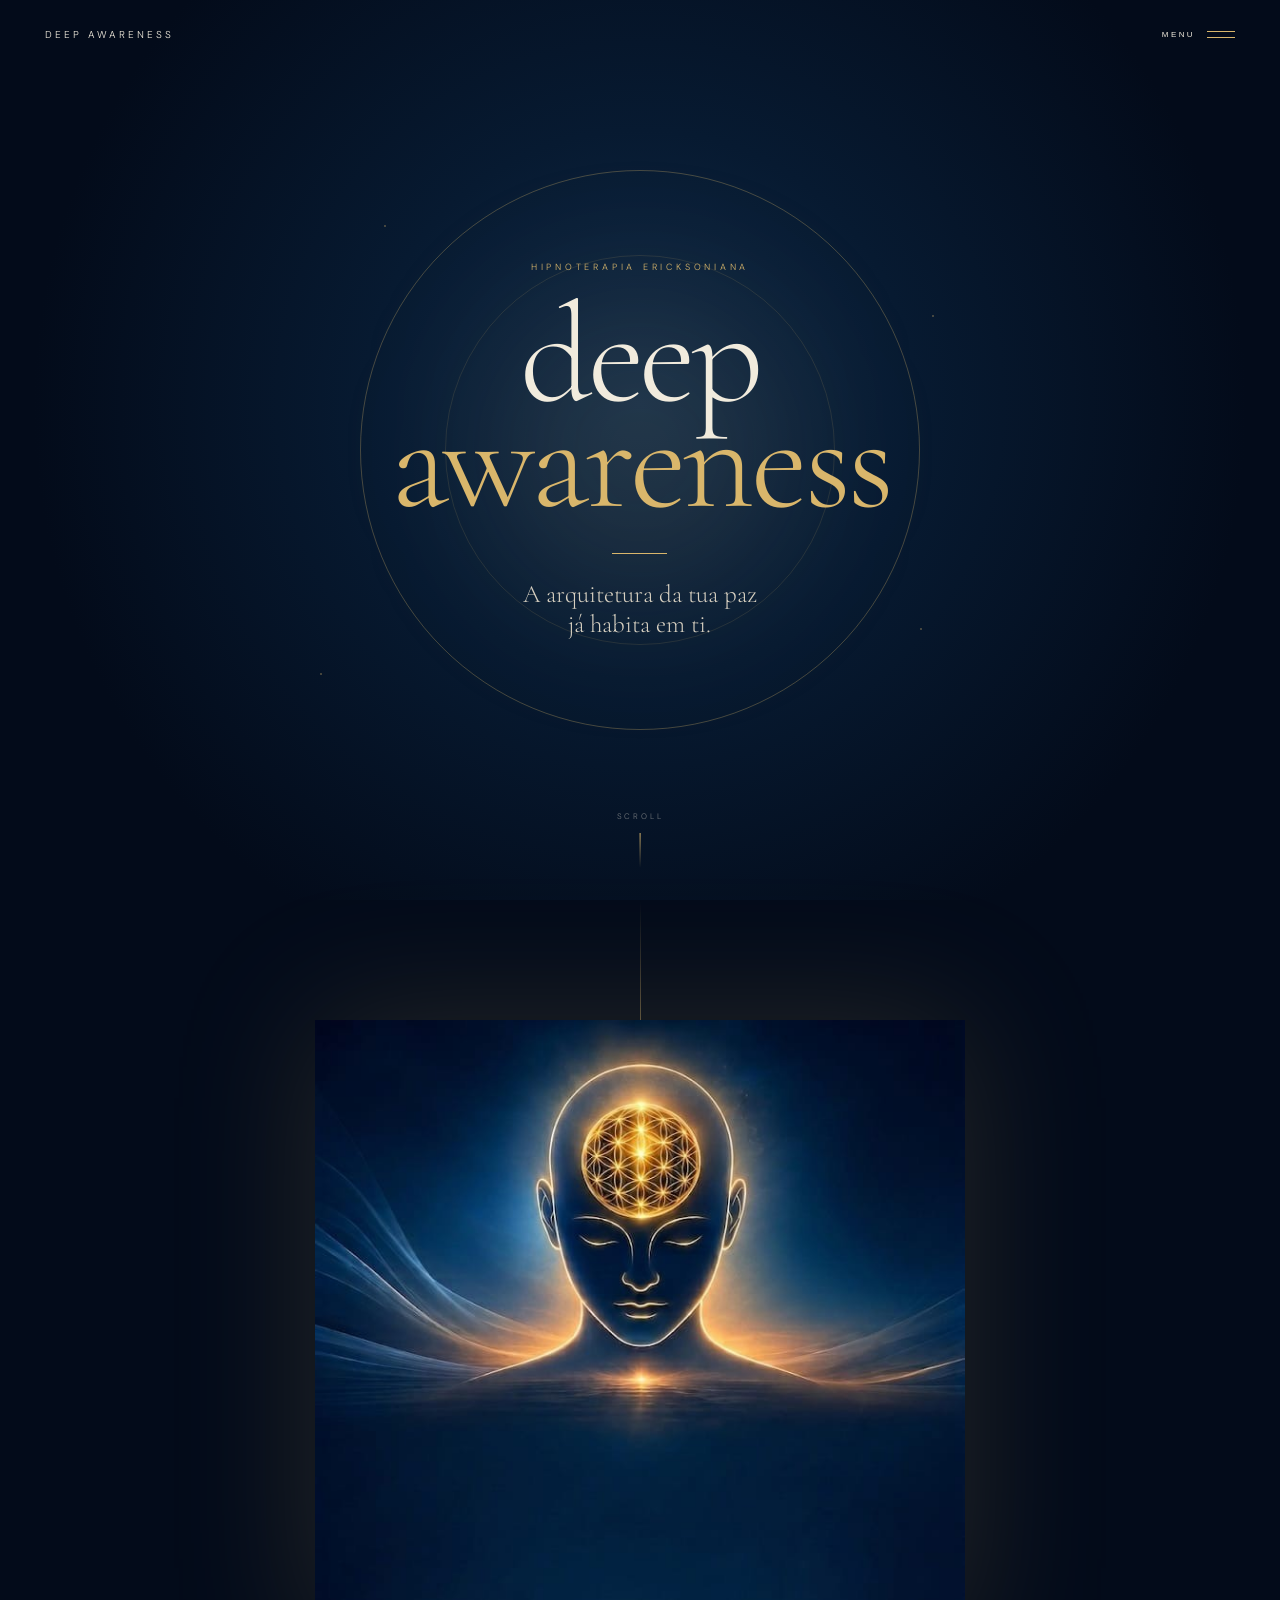
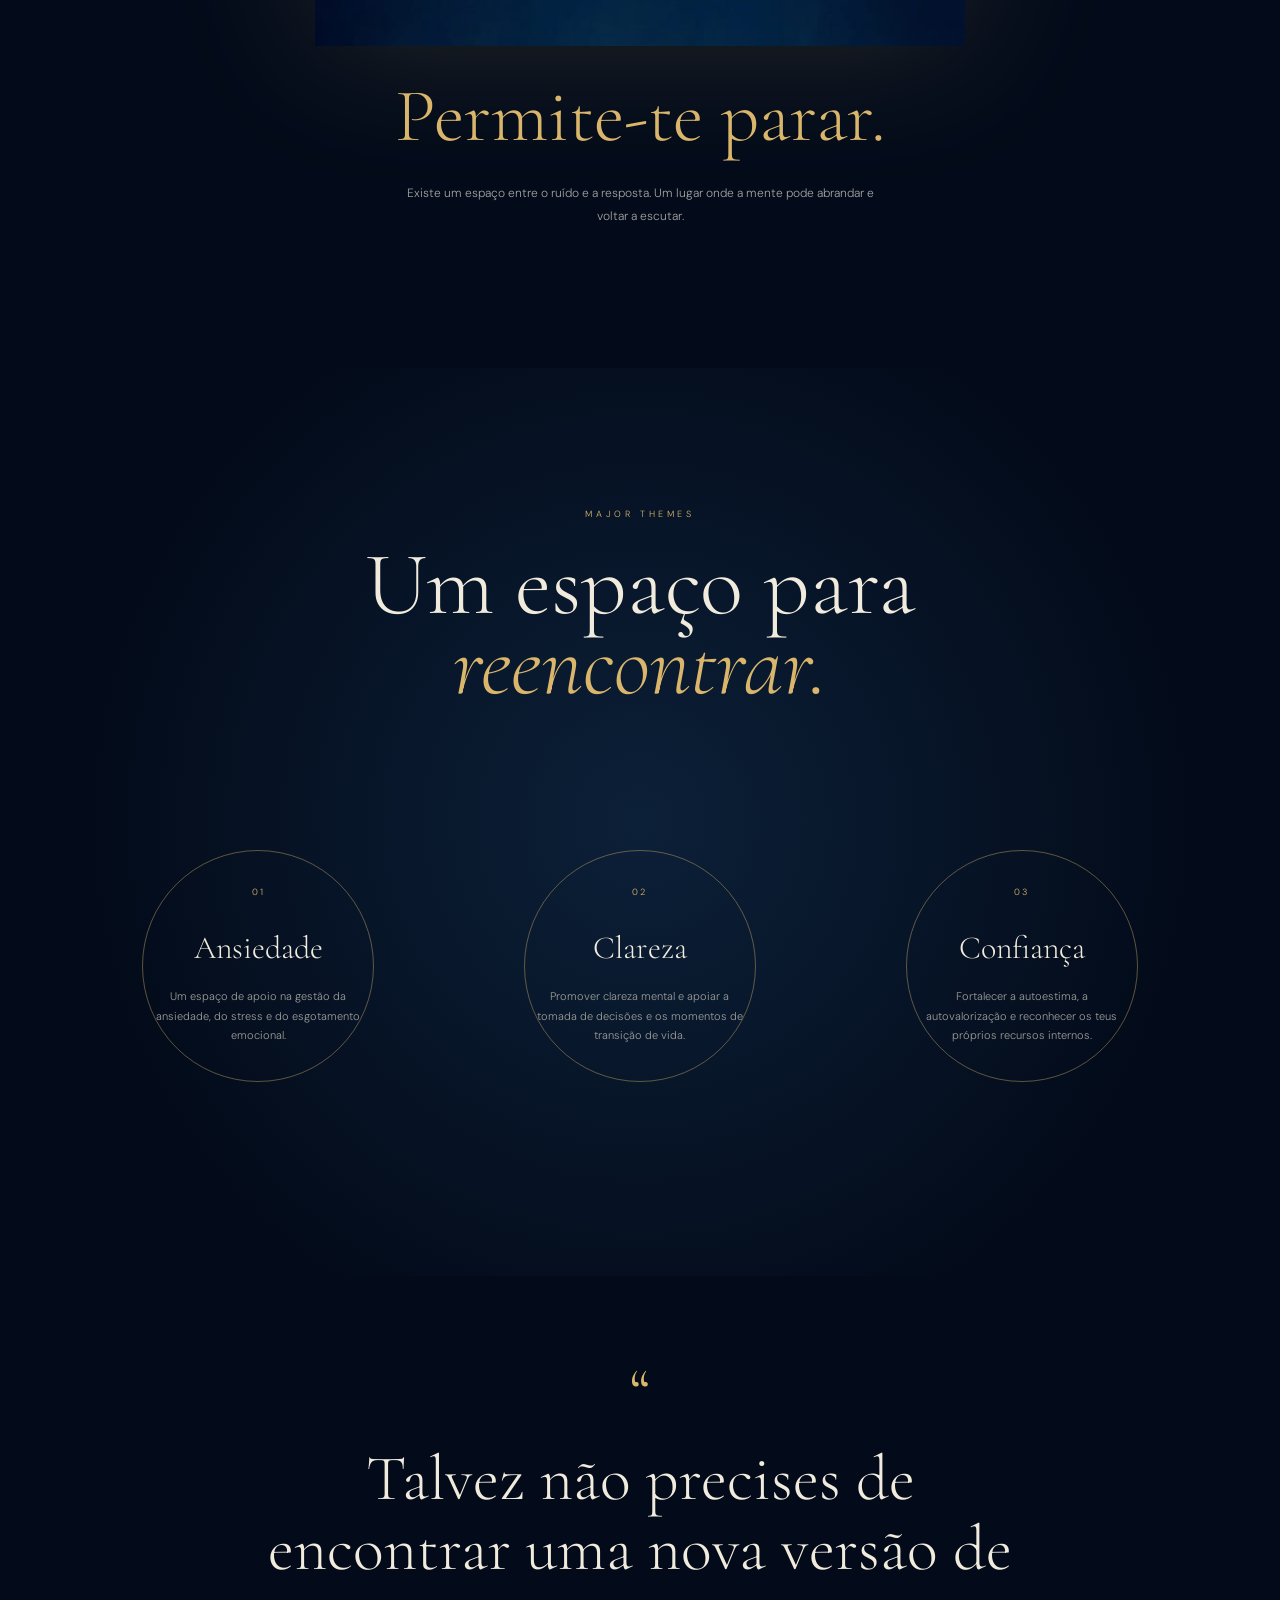
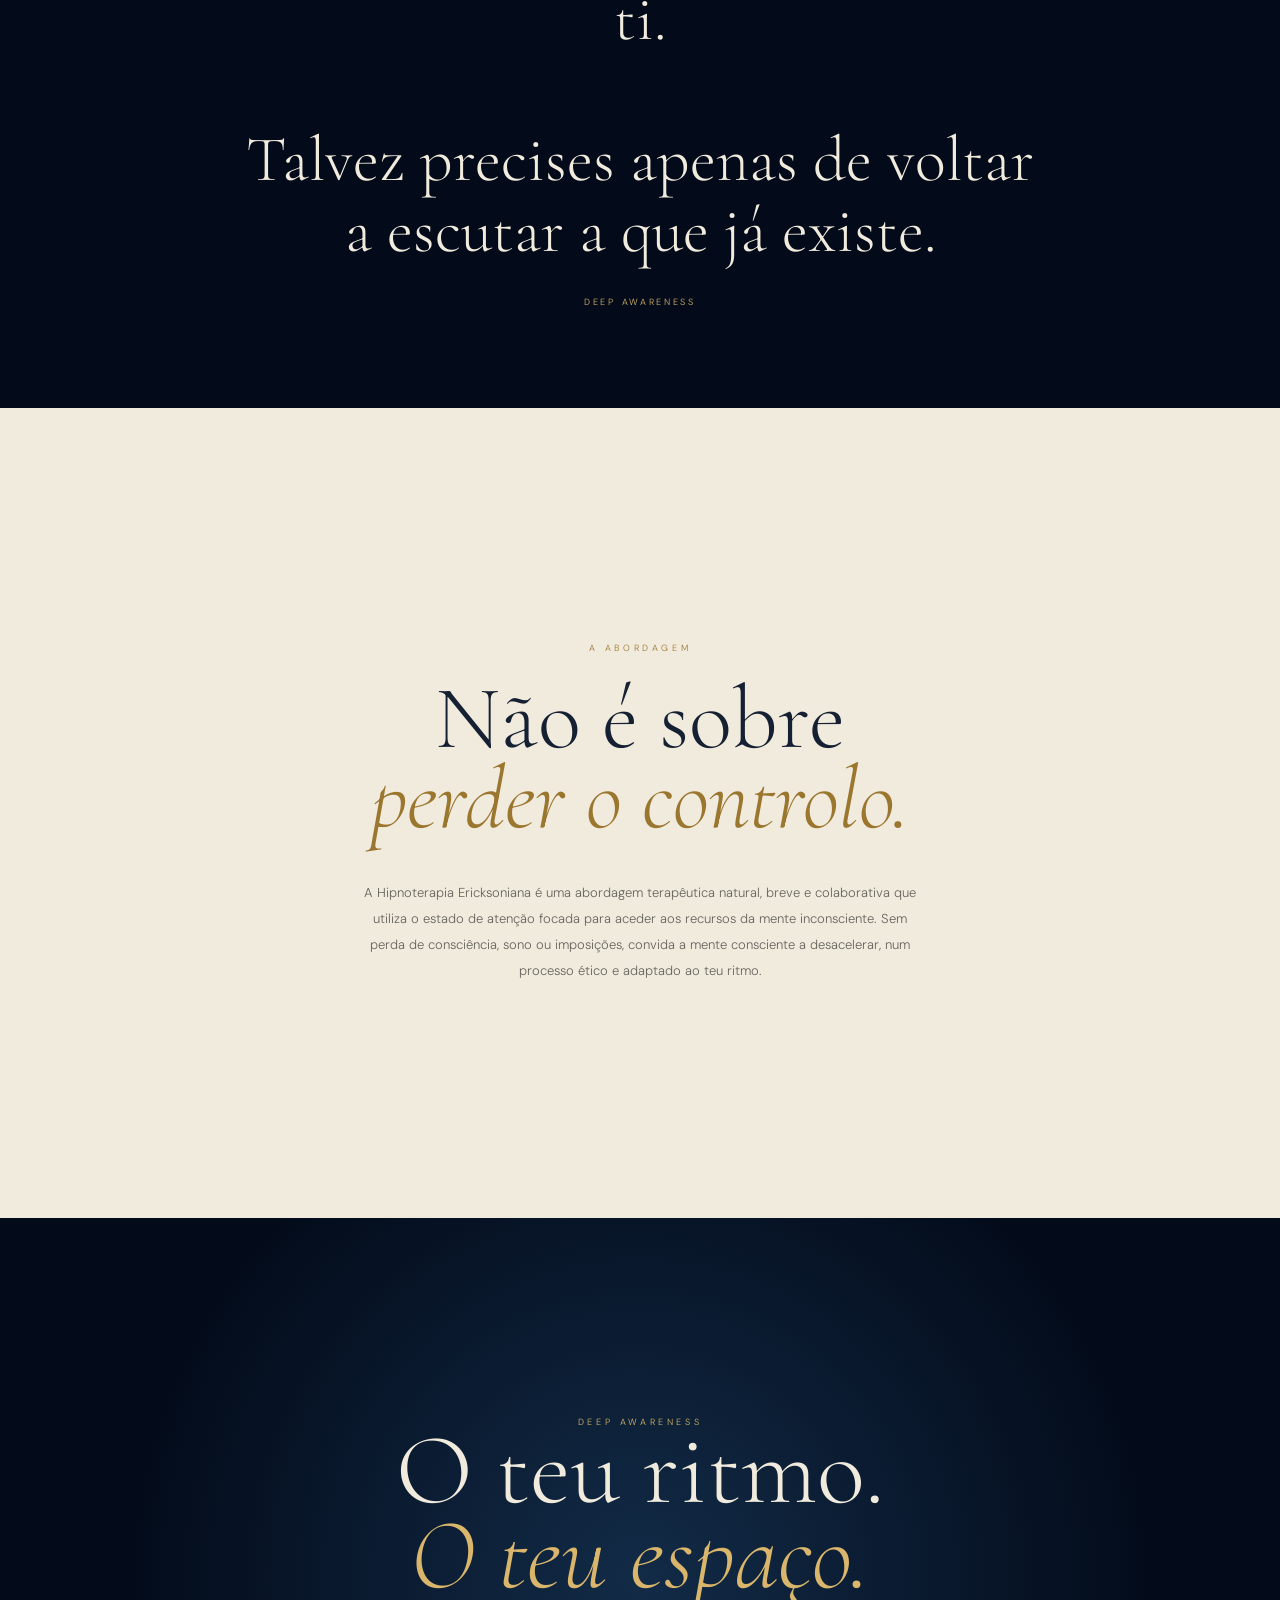
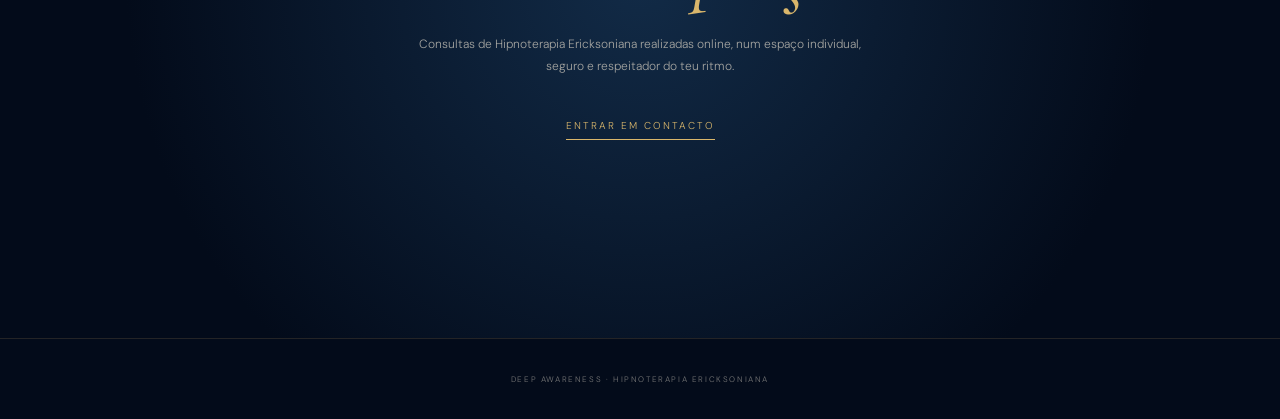
==== commit a88c9d7c: "2" ====
--- a/index.html
+++ b/index.html
@@ -1515,40 +1515,41 @@
             FECHAR
         </button>
 
-<div class="menu-links">
-
-    <div class="menu-links">
-
-    <a href="index.html">
-        Início
-    </a>
-
-    <a href="terapeuta.html">
-        Sobre a Terapeuta
-    </a>
-
-    <a href="hipnoterapia.html">
-        Hipnoterapia
-    </a>
-
-    <a href="consultas.html">
-        Consultas
-    </a>
-
-    <a href="ajuda.html">
-        Como Posso Ajudar?
-    </a>
-
-    <a href="faq.html">
-        FAQ
-    </a>
-
-    <a href="contacto.html">
-        Contacto
-    </a>
-
-</div>
-</div>
+        <div class="menu-links">
+
+            <div class="menu-links">
+
+                <a href="index.html">
+                    Início
+                </a>
+
+                <a href="terapeuta.html">
+                    Sobre a Terapeuta
+                </a>
+
+                <a href="hipnoterapia.html">
+                    Hipnoterapia
+                </a>
+
+                <a href="consultas.html">
+                    Consultas
+                </a>
+
+                <a href="ajuda.html">
+                    Como Posso Ajudar?
+                </a>
+
+                <a href="faq.html">
+                    FAQ
+                </a>
+
+                <a href="contacto.html">
+                    Contacto
+                </a>
+
+            </div>
+
+        </div>
 
     </div>
 
@@ -1568,7 +1569,6 @@
 
         <div class="hero-circle-inner"></div>
 
-
         <div class="star one"></div>
         <div class="star two"></div>
         <div class="star three"></div>
@@ -1579,7 +1579,7 @@
 
             <div class="small-title">
 
-                HIPNOTERAPIA · PSICOLOGIA
+                HIPNOTERAPIA ERICKSONIANA
 
             </div>
 
@@ -1700,10 +1700,10 @@
 
                 <p>
 
-                    Abrandar a agitação,
-                    compreender o que
-                    o corpo procura dizer
-                    e recuperar segurança.
+                    Um espaço de apoio na
+                    gestão da ansiedade,
+                    do stress e do
+                    esgotamento emocional.
 
                 </p>
 
@@ -1722,10 +1722,10 @@
 
                 <p>
 
-                    Criar espaço interior
-                    para escutar, escolher
-                    e reencontrar o teu
-                    próprio ritmo.
+                    Promover clareza mental
+                    e apoiar a tomada de
+                    decisões e os momentos
+                    de transição de vida.
 
                 </p>
 
@@ -1744,10 +1744,10 @@
 
                 <p>
 
-                    Reconectar com os
-                    recursos internos e
-                    desenvolver uma relação
-                    mais segura contigo.
+                    Fortalecer a autoestima,
+                    a autovalorização e
+                    reconhecer os teus
+                    próprios recursos internos.
 
                 </p>
 
@@ -1825,12 +1825,14 @@
 
             <p>
 
-                A Hipnoterapia Ericksoniana é um
-                convite suave para fazer uma pausa.
-                Um espaço seguro, respeitador e
-                individual onde podes desacelerar,
-                explorar e aceder aos recursos que
-                já existem dentro de ti.
+                A Hipnoterapia Ericksoniana é uma
+                abordagem terapêutica natural, breve
+                e colaborativa que utiliza o estado de
+                atenção focada para aceder aos recursos
+                da mente inconsciente. Sem perda de
+                consciência, sono ou imposições, convida
+                a mente consciente a desacelerar, num
+                processo ético e adaptado ao teu ritmo.
 
             </p>
 
@@ -1871,14 +1873,14 @@
             <p>
 
                 Consultas de Hipnoterapia Ericksoniana
-                presencialmente em Ponta Delgada
-                ou online.
+                realizadas online, num espaço individual,
+                seguro e respeitador do teu ritmo.
 
             </p>
 
-<a href="contacto.html">
-    Entrar em contacto
-</a>
+            <a href="contacto.html">
+                Entrar em contacto
+            </a>
 
         </div>
 
@@ -2058,4 +2060,4 @@
 
 </body>
 
-</html>+</html> 
